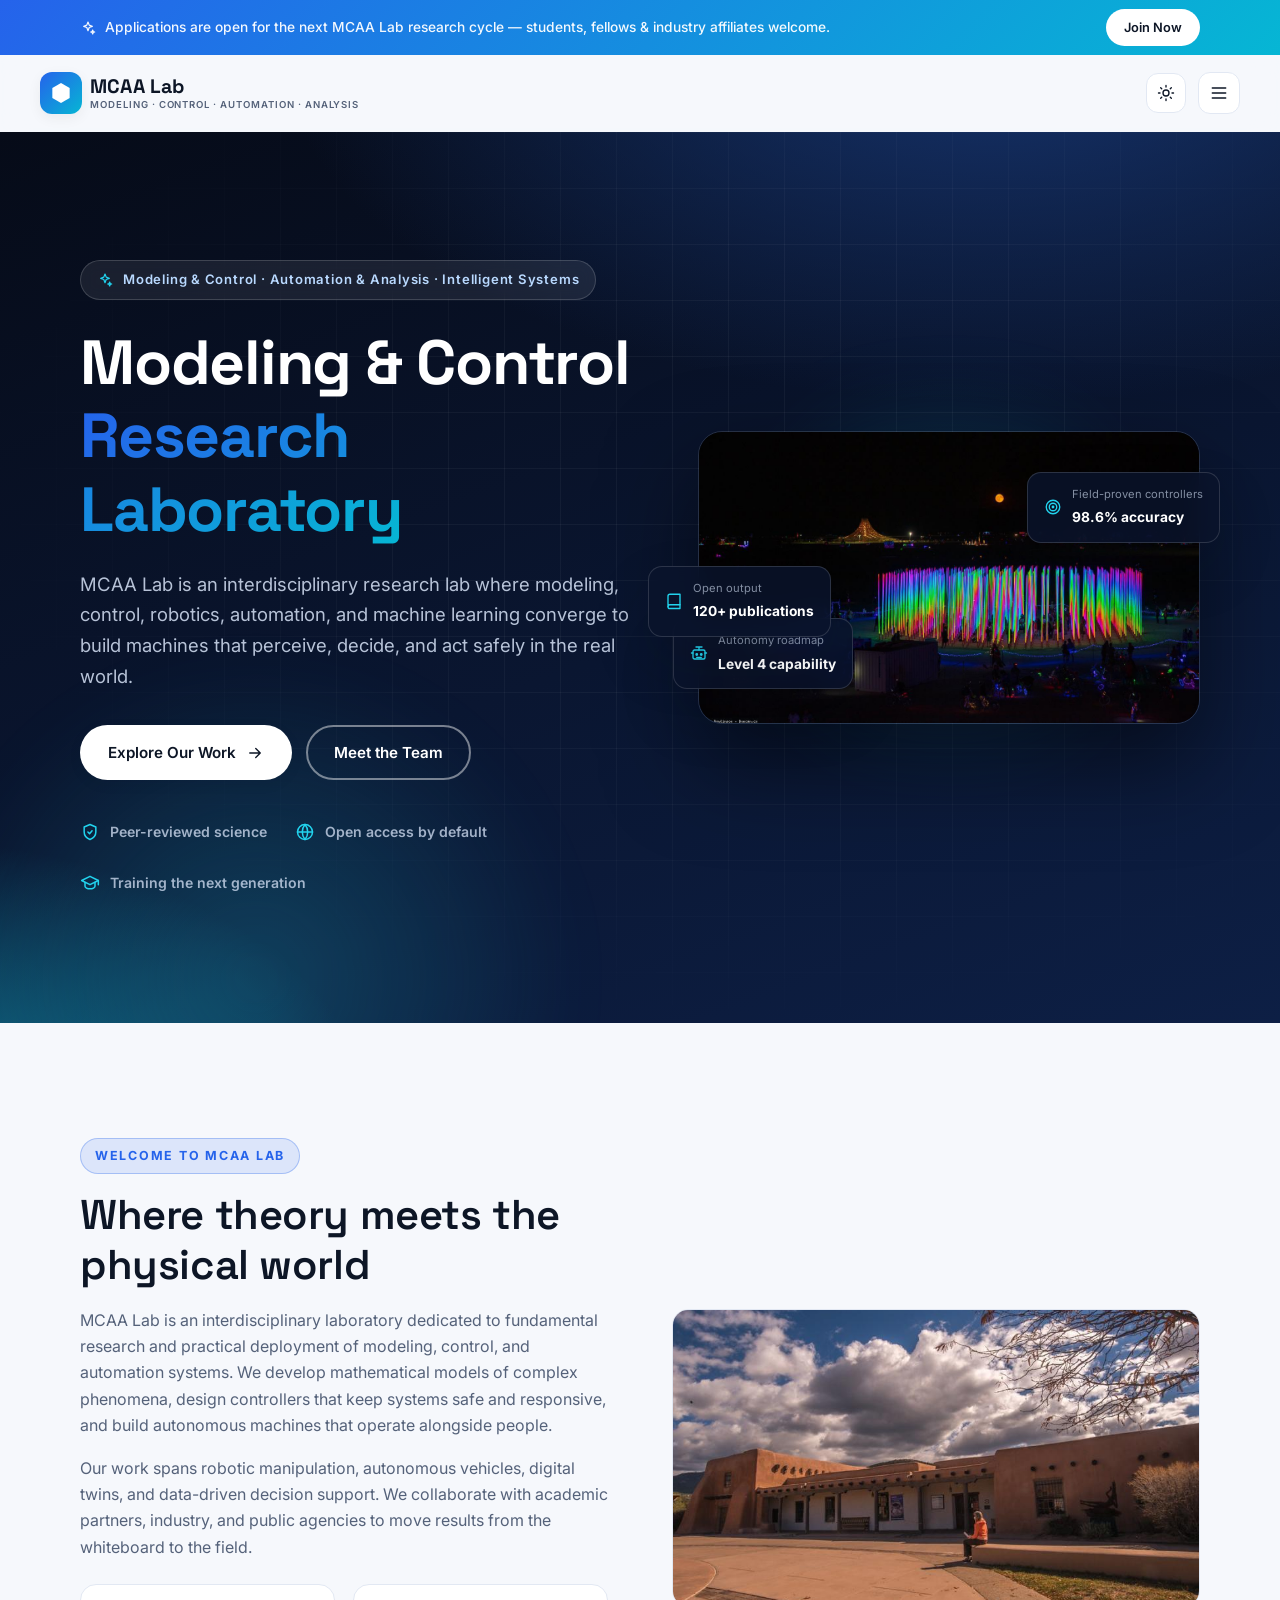
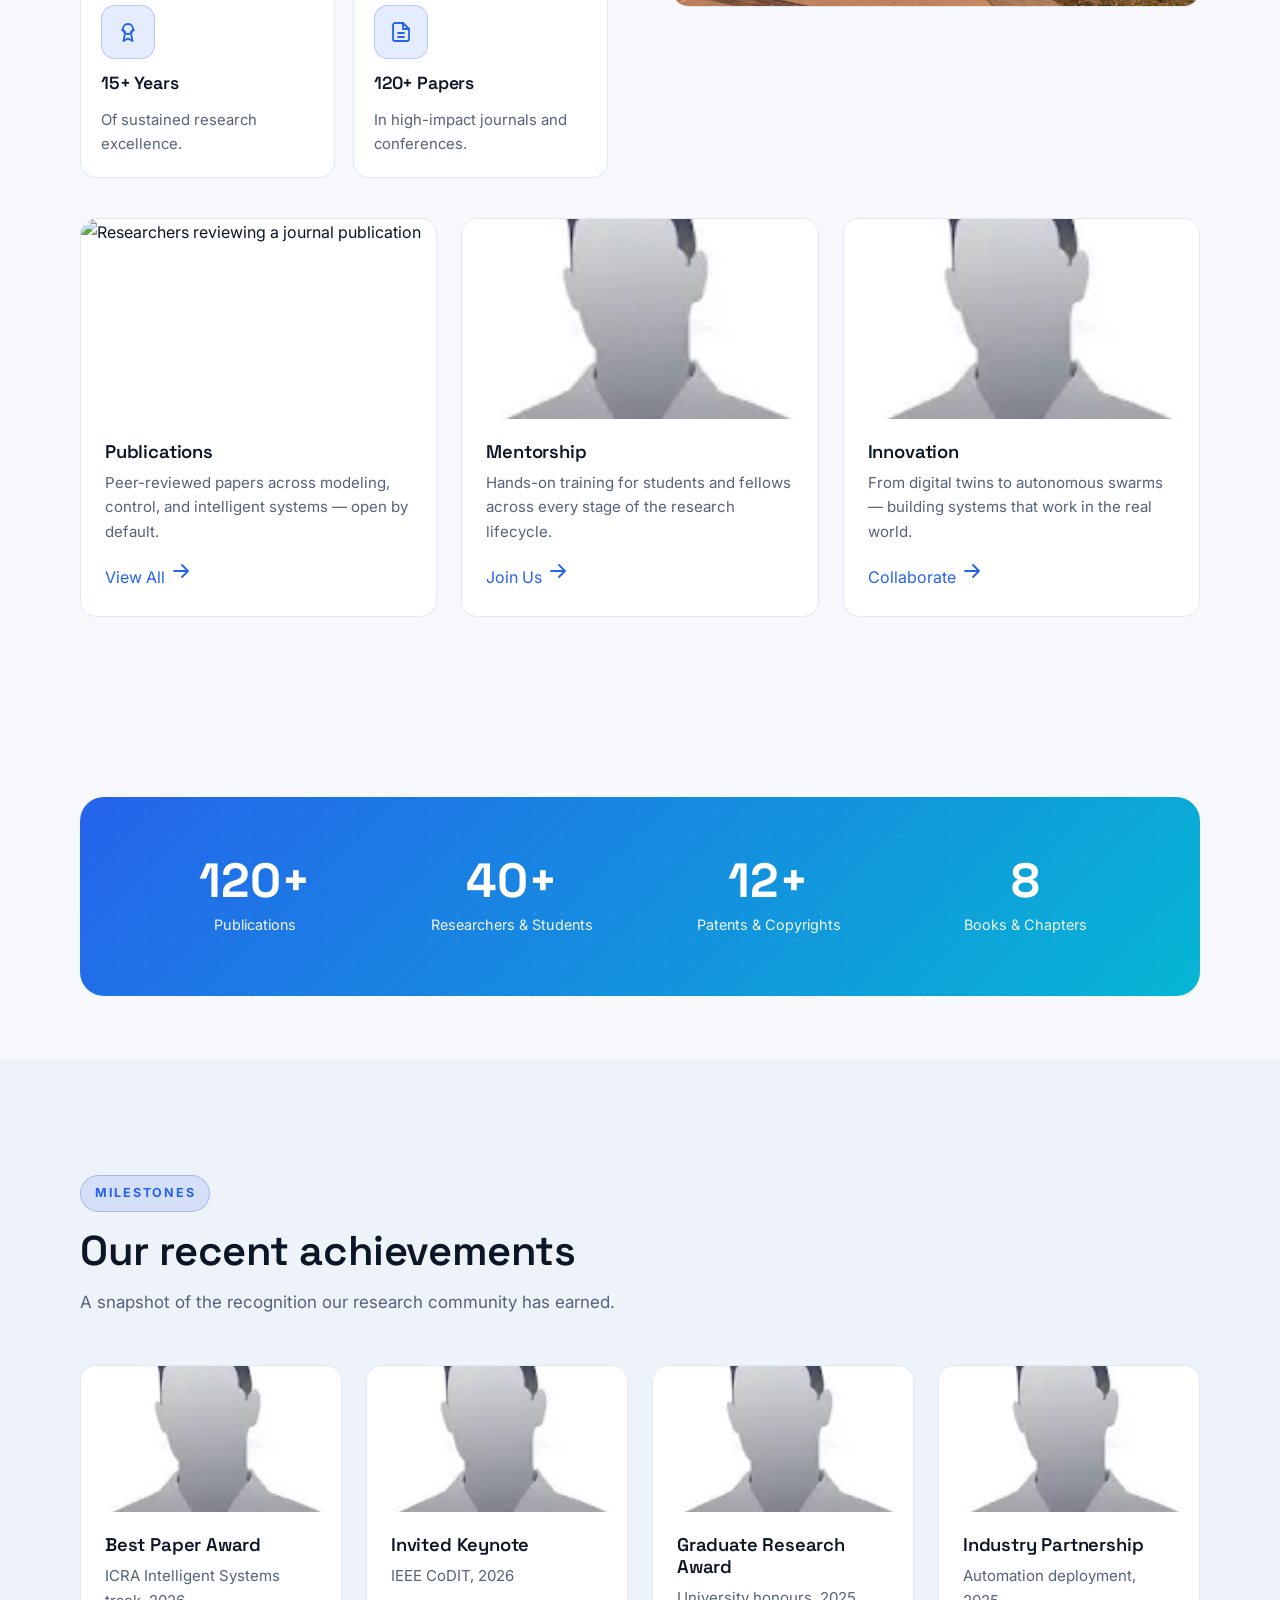
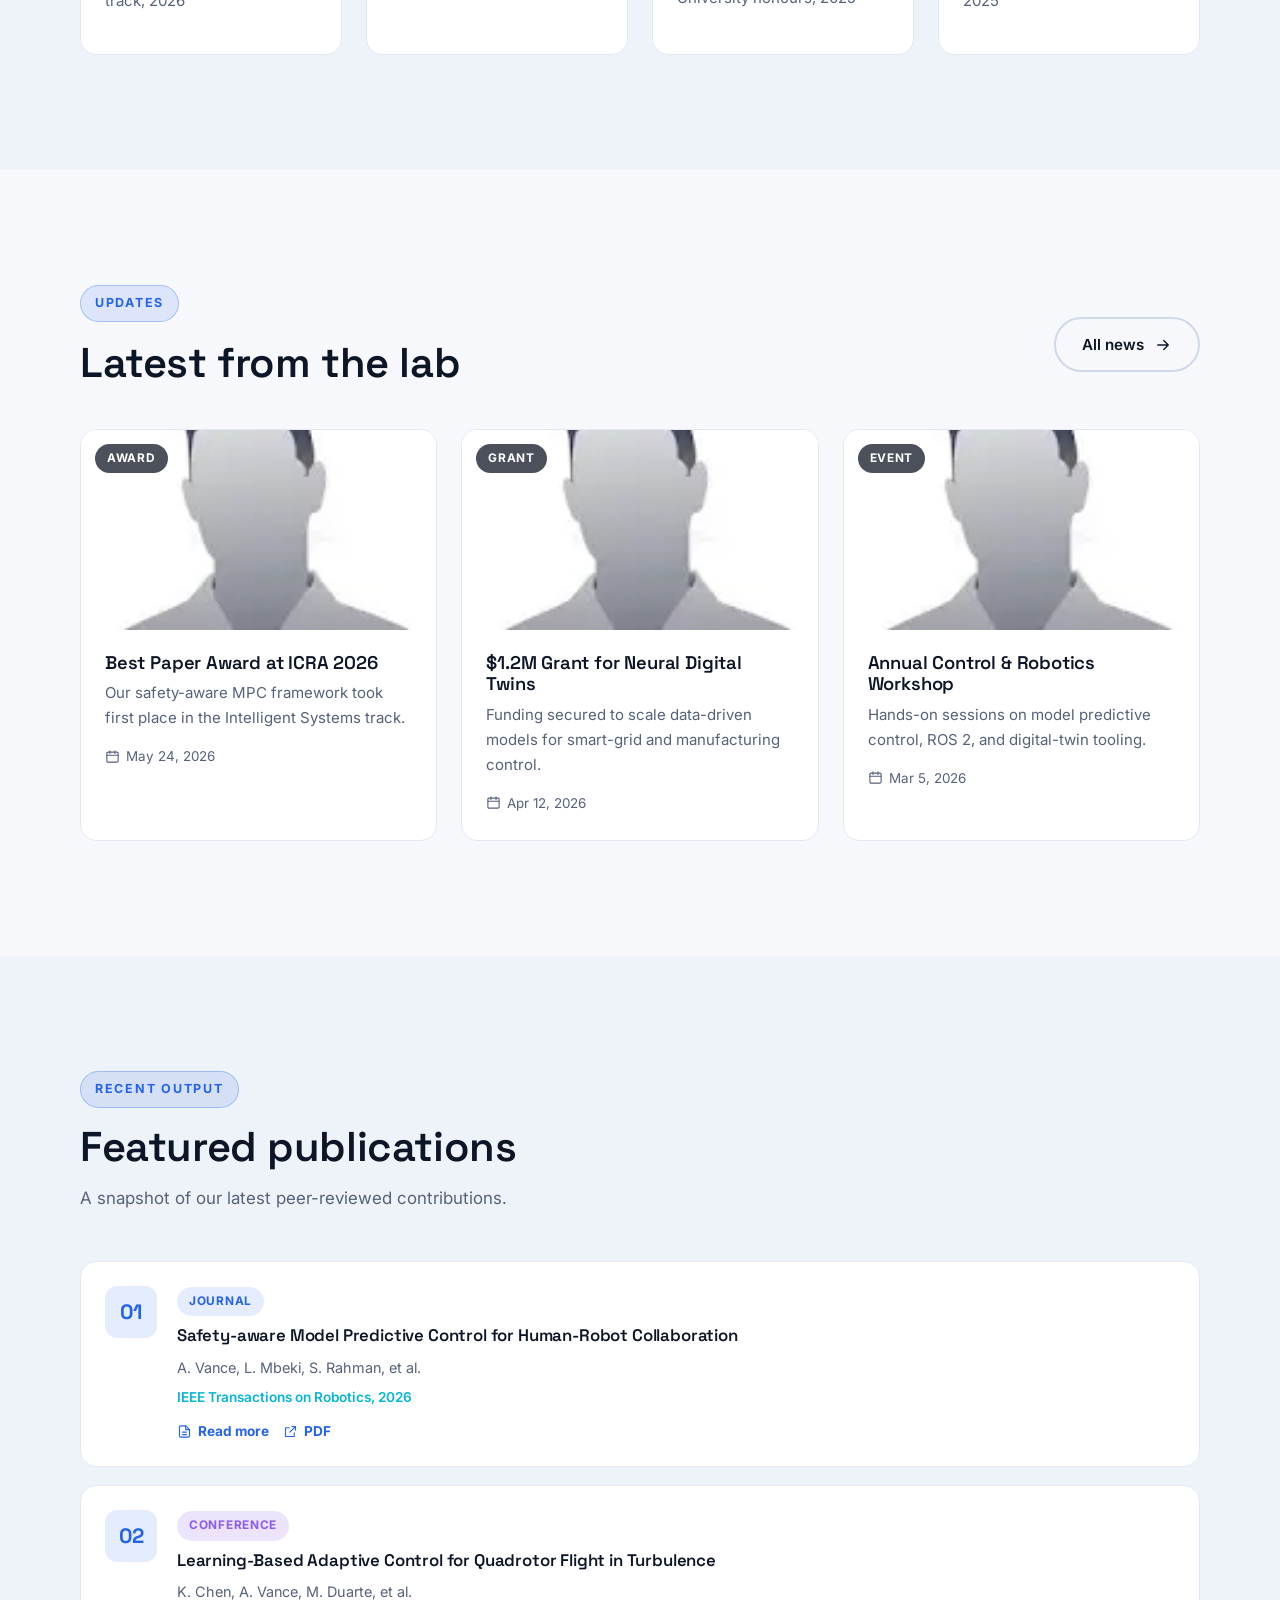
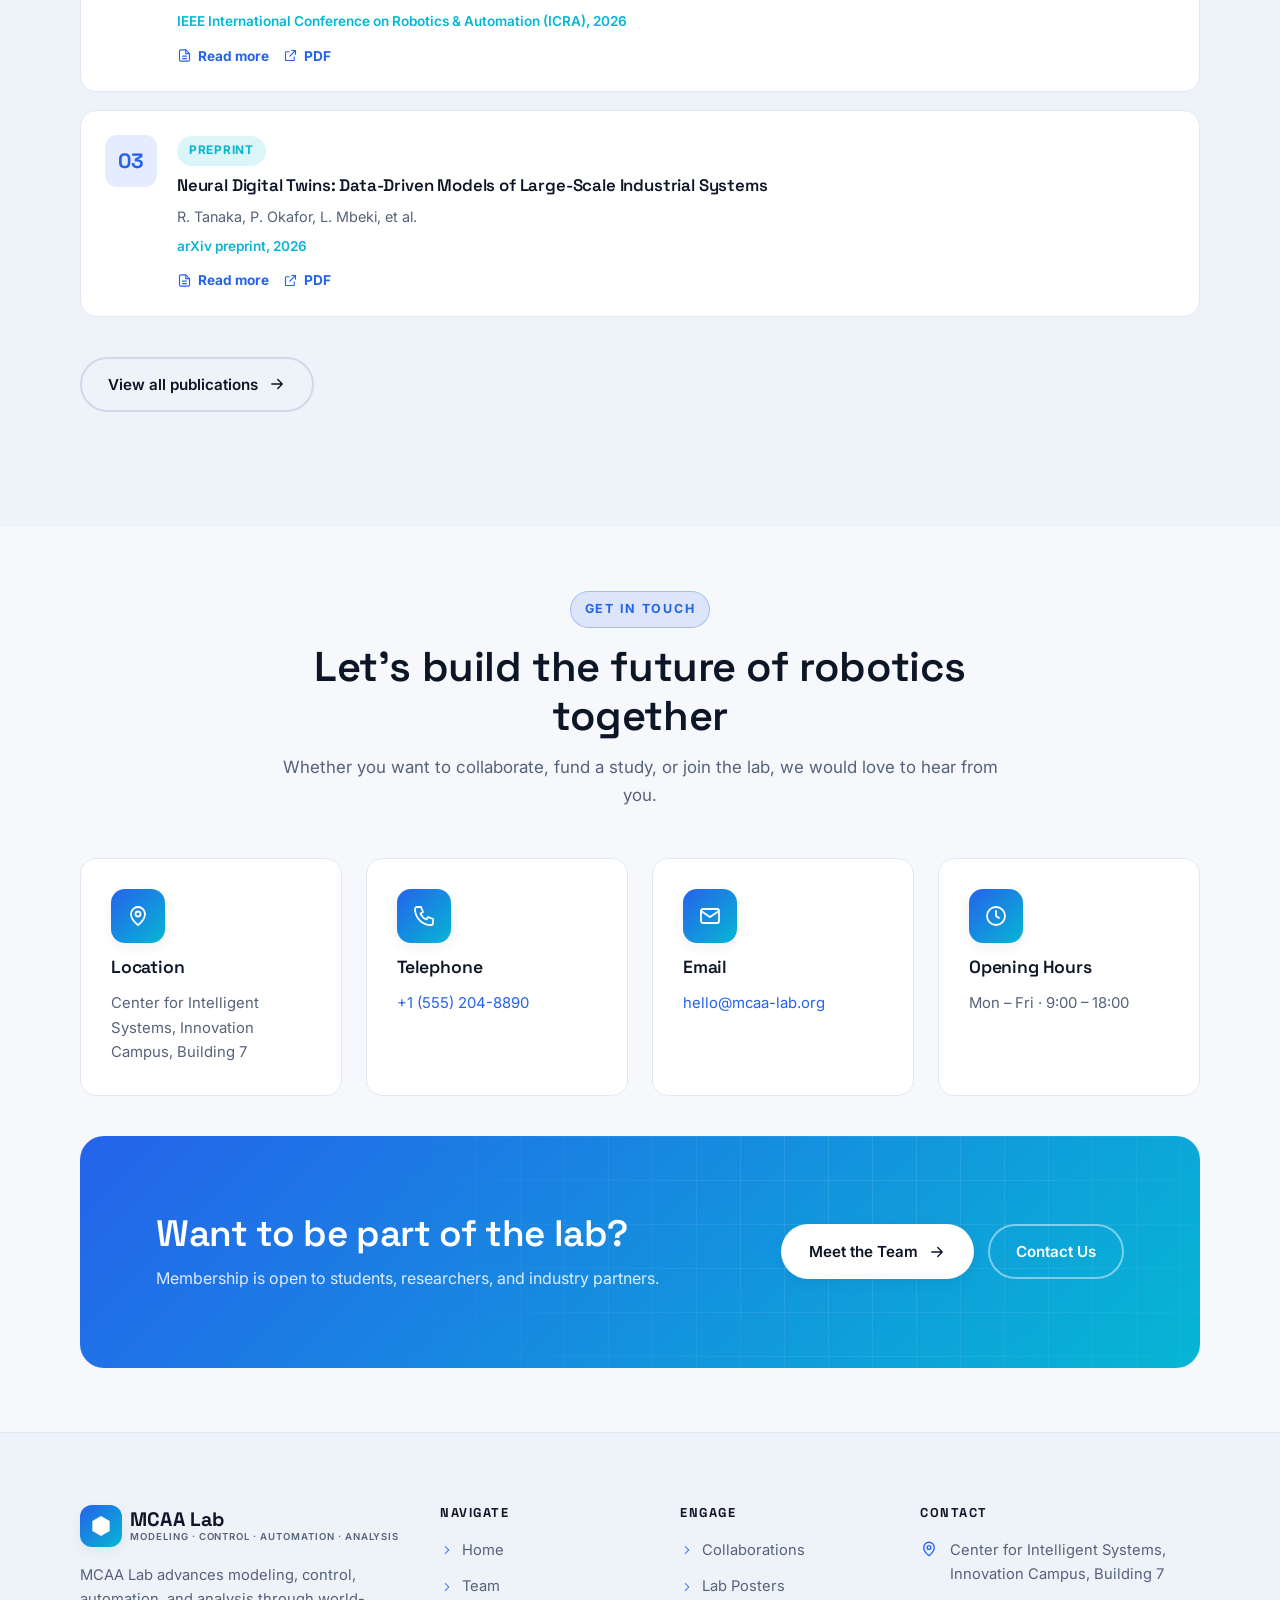
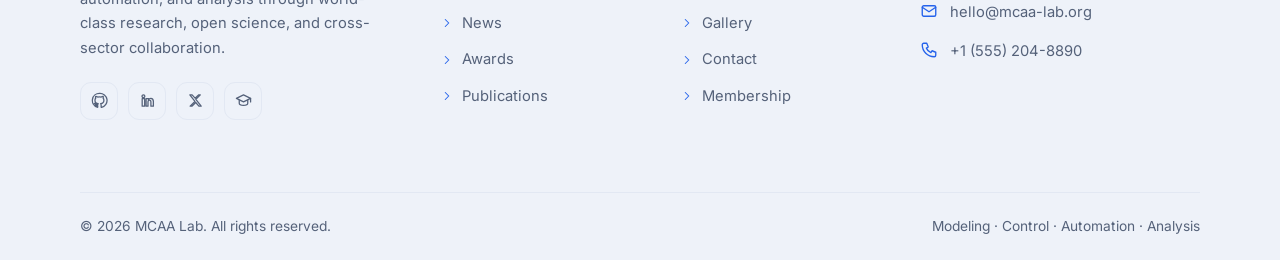
==== index.html @ 13a7c9db "Initial research lab website" ====
﻿<!DOCTYPE html>
<html lang="en">
<head>
    <meta charset="UTF-8">
    <meta name="viewport" content="width=device-width, initial-scale=1.0">
    <title>MCAA Lab | Modeling &middot; Control &middot; Automation &middot; Analysis</title>
    <meta name="description" content="MCAA Lab is a research laboratory advancing modeling, control, automation, and analysis through intelligent systems and data-driven engineering.">
    <link rel="icon" type="image/svg+xml" href="assets/images/brand.svg">
    <link rel="preconnect" href="https://fonts.googleapis.com">
    <link rel="preconnect" href="https://fonts.gstatic.com" crossorigin>
    <link href="https://fonts.googleapis.com/css2?family=Inter:wght@300;400;500;600;700;800&family=Space+Grotesk:wght@500;600;700&display=swap" rel="stylesheet">
    <link rel="stylesheet" href="assets/css/style.css">
</head>
<body>

    <!-- ============ ANNOUNCEMENT BAR ============ -->
    <div class="announce-bar">
        <div class="inner">
            <p><span class="icon"><svg xmlns="http://www.w3.org/2000/svg" viewBox="0 0 24 24" fill="none" stroke="currentColor" stroke-width="1.8" stroke-linecap="round" stroke-linejoin="round" aria-hidden="true"><path d="M12 3l1.8 4.7L18.5 9.5l-4.7 1.8L12 16l-1.8-4.7L5.5 9.5l4.7-1.8L12 3ZM19 15l.8 2.2L22 18l-2.2.8L19 21l-.8-2.2L16 18l2.2-.8L19 15Z"/></svg></span> Applications are open for the next MCAA Lab research cycle &mdash; students, fellows &amp; industry affiliates welcome.</p>
            <a href="membership.html" class="btn">Join Now</a>
        </div>
    </div>

    <!-- ============ HEADER ============ -->
    <header class="site-header" id="siteHeader">
        <div class="nav-inner">
            <a class="brand" href="index.html">
                <span class="brand-mark"><svg xmlns="http://www.w3.org/2000/svg" viewBox="0 0 24 24" fill="currentColor" aria-hidden="true"><path fill-rule="evenodd" d="M12 2l8.66 5v10L12 22l-8.66-5V7l8.66-5Z"/><circle cx="12" cy="12" r="4.5" fill="#fff" opacity=".95"/></svg></span>
                <span class="brand-name">MCAA Lab<span class="brand-sub">Modeling &middot; Control &middot; Automation &middot; Analysis</span></span>
            </a>
            <nav aria-label="Primary navigation">
                <ul class="nav-links">
                    <li class="nav-item active"><a class="nav-link" href="index.html">Home</a></li>
                    <li class="nav-item"><a class="nav-link" href="team.html">Team</a></li>
                    <li class="nav-item"><a class="nav-link" href="news.html">News</a></li>
                    <li class="nav-item"><a class="nav-link" href="awards.html">Awards</a></li>
                    <li class="nav-item"><a class="nav-link" href="publications.html">Publications</a></li>
                    <li class="nav-item"><a class="nav-link" href="collaborations.html">Collaborations</a></li>
                    <li class="nav-item"><a class="nav-link" href="lab-posters.html">Lab Posters</a></li>
                    <li class="nav-item"><a class="nav-link" href="gallery.html">Gallery</a></li>
                    <li class="nav-item"><a class="nav-link" href="contact.html">Contact</a></li>
                    <li class="nav-item"><a class="nav-link" href="membership.html">Membership</a></li>
                </ul>
            </nav>
            <div class="nav-actions">
                <button class="theme-toggle" id="themeToggle" aria-label="Toggle color theme">
                    <span class="icon icon-sun"><svg xmlns="http://www.w3.org/2000/svg" viewBox="0 0 24 24" fill="none" stroke="currentColor" stroke-width="1.8" stroke-linecap="round" stroke-linejoin="round" aria-hidden="true"><circle cx="12" cy="12" r="4"/><path d="M12 2v2M12 20v2M4.9 4.9l1.4 1.4M17.7 17.7l1.4 1.4M2 12h2M20 12h2M4.9 19.1l1.4-1.4M17.7 6.3l1.4-1.4"/></svg></span>
                    <span class="icon icon-moon"><svg xmlns="http://www.w3.org/2000/svg" viewBox="0 0 24 24" fill="none" stroke="currentColor" stroke-width="1.8" stroke-linecap="round" stroke-linejoin="round" aria-hidden="true"><path d="M21 12.8A9 9 0 1 1 11.2 3a7 7 0 0 0 9.8 9.8Z"/></svg></span>
                </button>
                <a href="contact.html" class="btn btn-primary btn-sm nav-btn">Get in Touch <span class="icon"><svg xmlns="http://www.w3.org/2000/svg" viewBox="0 0 24 24" fill="none" stroke="currentColor" stroke-width="1.8" stroke-linecap="round" stroke-linejoin="round" aria-hidden="true"><path d="M5 12h14M13 6l6 6-6 6"/></svg></span></a>
                <button class="hamburger" id="hamburger" aria-label="Open menu" aria-expanded="false">
                    <span class="icon"><svg xmlns="http://www.w3.org/2000/svg" viewBox="0 0 24 24" fill="none" stroke="currentColor" stroke-width="1.8" stroke-linecap="round" stroke-linejoin="round" aria-hidden="true"><path d="M4 6h16M4 12h16M4 18h16"/></svg></span>
                </button>
            </div>
        </div>
    </header>

    <!-- ============ MOBILE NAV ============ -->
    <div class="mobile-nav" id="mobileNav" aria-hidden="true">
        <div class="mobile-nav-head">
            <a class="brand" href="index.html">
                <span class="brand-mark"><svg xmlns="http://www.w3.org/2000/svg" viewBox="0 0 24 24" fill="currentColor" aria-hidden="true"><path fill-rule="evenodd" d="M12 2l8.66 5v10L12 22l-8.66-5V7l8.66-5Z"/><circle cx="12" cy="12" r="4.5" fill="#fff" opacity=".95"/></svg></span>
                <span class="brand-name">MCAA Lab<span class="brand-sub">Modeling &middot; Control &middot; Automation &middot; Analysis</span></span>
            </a>
            <button class="mobile-close" id="mobileClose" aria-label="Close menu">
                <span class="icon"><svg xmlns="http://www.w3.org/2000/svg" viewBox="0 0 24 24" fill="none" stroke="currentColor" stroke-width="1.8" stroke-linecap="round" stroke-linejoin="round" aria-hidden="true"><path d="M6 6l12 12M18 6L6 18"/></svg></span>
            </button>
        </div>
        <ul class="mobile-nav-list">
            <li><a class="mobile-link active" href="index.html">Home</a></li>
            <li><a class="mobile-link" href="team.html">Team</a></li>
            <li><a class="mobile-link" href="news.html">News</a></li>
            <li><a class="mobile-link" href="awards.html">Awards</a></li>
            <li><a class="mobile-link" href="publications.html">Publications</a></li>
            <li><a class="mobile-link" href="collaborations.html">Collaborations</a></li>
            <li><a class="mobile-link" href="lab-posters.html">Lab Posters</a></li>
            <li><a class="mobile-link" href="gallery.html">Gallery</a></li>
            <li><a class="mobile-link" href="contact.html">Contact</a></li>
            <li><a class="mobile-link" href="membership.html">Membership</a></li>
        </ul>
        <div class="mobile-nav-foot">
            <a href="contact.html" class="btn btn-primary">Get in Touch <span class="icon"><svg xmlns="http://www.w3.org/2000/svg" viewBox="0 0 24 24" fill="none" stroke="currentColor" stroke-width="1.8" stroke-linecap="round" stroke-linejoin="round" aria-hidden="true"><path d="M5 12h14M13 6l6 6-6 6"/></svg></span></a>
            <a href="team.html" class="btn btn-ghost">Meet the Team</a>
        </div>
    </div>

    <main>
        <!-- ============ HERO ============ -->
        <section class="hero">
            <div class="container">
                <div class="hero-copy">
                    <div class="hero-eyebrow">
                        <span class="icon"><svg xmlns="http://www.w3.org/2000/svg" viewBox="0 0 24 24" fill="none" stroke="currentColor" stroke-width="1.8" stroke-linecap="round" stroke-linejoin="round" aria-hidden="true"><path d="M12 3l1.8 4.7L18.5 9.5l-4.7 1.8L12 16l-1.8-4.7L5.5 9.5l4.7-1.8L12 3ZM19 15l.8 2.2L22 18l-2.2.8L19 21l-.8-2.2L16 18l2.2-.8L19 15Z"/></svg></span>
                        Modeling &amp; Control &middot; Automation &amp; Analysis &middot; Intelligent Systems
                    </div>
                    <h1>Modeling &amp; Control <span class="grad-text">Research Laboratory</span></h1>
                    <p class="lede">MCAA Lab is an interdisciplinary research lab where modeling, control, robotics, automation, and machine learning converge to build machines that perceive, decide, and act safely in the real world.</p>
                    <div class="hero-cta">
                        <a href="publications.html" class="btn btn-light">Explore Our Work <span class="icon"><svg xmlns="http://www.w3.org/2000/svg" viewBox="0 0 24 24" fill="none" stroke="currentColor" stroke-width="1.8" stroke-linecap="round" stroke-linejoin="round" aria-hidden="true"><path d="M5 12h14M13 6l6 6-6 6"/></svg></span></a>
                        <a href="team.html" class="btn btn-outline-light">Meet the Team</a>
                    </div>
                    <div class="hero-trust">
                        <div class="item"><span class="icon"><svg xmlns="http://www.w3.org/2000/svg" viewBox="0 0 24 24" fill="none" stroke="currentColor" stroke-width="1.8" stroke-linecap="round" stroke-linejoin="round" aria-hidden="true"><path d="M12 3l7 3v6c0 4.5-3 7.5-7 9-4-1.5-7-4.5-7-9V6l7-3Z"/><path d="M9.5 12l2 2 3-3.5"/></svg></span> Peer-reviewed science</div>
                        <div class="item"><span class="icon"><svg xmlns="http://www.w3.org/2000/svg" viewBox="0 0 24 24" fill="none" stroke="currentColor" stroke-width="1.8" stroke-linecap="round" stroke-linejoin="round" aria-hidden="true"><circle cx="12" cy="12" r="9"/><path d="M3 12h18M12 3a14 14 0 0 1 0 18M12 3a14 14 0 0 0 0 18"/></svg></span> Open access by default</div>
                        <div class="item"><span class="icon"><svg xmlns="http://www.w3.org/2000/svg" viewBox="0 0 24 24" fill="none" stroke="currentColor" stroke-width="1.8" stroke-linecap="round" stroke-linejoin="round" aria-hidden="true"><path d="M2 9l10-5 10 5-10 5L2 9Z"/><path d="M6 11.5V16c0 1.5 2.7 3 6 3s6-1.5 6-3v-4.5M22 9v5"/></svg></span> Training the next generation</div>
                    </div>
                </div>
                <div class="hero-visual">
                    <div class="glow"></div>
                    <img src="assets/images/hero-robot.jpg" alt="Robotics and automation research hardware in the MCAA laboratory" loading="eager">
                    <div class="float-chip fc-1"><span class="icon"><svg xmlns="http://www.w3.org/2000/svg" viewBox="0 0 24 24" fill="none" stroke="currentColor" stroke-width="1.8" stroke-linecap="round" stroke-linejoin="round" aria-hidden="true"><circle cx="12" cy="12" r="9"/><circle cx="12" cy="12" r="5"/><circle cx="12" cy="12" r="1"/></svg></span><span><small>Field-proven controllers</small><b>98.6% accuracy</b></span></div>
                    <div class="float-chip fc-2"><span class="icon"><svg xmlns="http://www.w3.org/2000/svg" viewBox="0 0 24 24" fill="none" stroke="currentColor" stroke-width="1.8" stroke-linecap="round" stroke-linejoin="round" aria-hidden="true"><rect x="4" y="8" width="16" height="12" rx="2"/><path d="M12 8V4M8 4h8M2 12h2M20 12h2"/><circle cx="9" cy="14" r="1"/><circle cx="15" cy="14" r="1"/><path d="M9 18h6"/></svg></span><span><small>Autonomy roadmap</small><b>Level 4 capability</b></span></div>
                    <div class="float-chip fc-3"><span class="icon"><svg xmlns="http://www.w3.org/2000/svg" viewBox="0 0 24 24" fill="none" stroke="currentColor" stroke-width="1.8" stroke-linecap="round" stroke-linejoin="round" aria-hidden="true"><path d="M4 19.5A2.5 2.5 0 0 1 6.5 17H20V3H6.5A2.5 2.5 0 0 0 4 5.5v14Z"/><path d="M4 19.5A2.5 2.5 0 0 0 6.5 22H20v-5"/></svg></span><span><small>Open output</small><b>120+ publications</b></span></div>
                </div>
            </div>
        </section>

        <!-- ============ WELCOME / ABOUT PREVIEW ============ -->
        <section class="section">
            <div class="container">
                <div class="split">
                    <div class="reveal">
                        <div class="eyebrow mb-2">Welcome to MCAA Lab</div>
                        <h2 class="h-lg">Where theory meets the physical world</h2>
                        <p class="text-muted mb-2">MCAA Lab is an interdisciplinary laboratory dedicated to fundamental research and practical deployment of modeling, control, and automation systems. We develop mathematical models of complex phenomena, design controllers that keep systems safe and responsive, and build autonomous machines that operate alongside people.</p>
                        <p class="text-muted mb-3">Our work spans robotic manipulation, autonomous vehicles, digital twins, and data-driven decision support. We collaborate with academic partners, industry, and public agencies to move results from the whiteboard to the field.</p>
                        <div class="grid grid-2 mt-3 gap-md">
                            <div class="feature-box compact">
                                <div class="icon-tile tile-soft"><span class="icon"><svg xmlns="http://www.w3.org/2000/svg" viewBox="0 0 24 24" fill="none" stroke="currentColor" stroke-width="1.8" stroke-linecap="round" stroke-linejoin="round" aria-hidden="true"><circle cx="12" cy="9" r="5"/><path d="M9 13.5 7.5 21 12 18.5 16.5 21 15 13.5M9 11.5l-3-1.5M15 11.5l3-1.5"/></svg></span></div>
                                <h4>15+ Years</h4>
                                <p>Of sustained research excellence.</p>
                            </div>
                            <div class="feature-box compact">
                                <div class="icon-tile tile-soft"><span class="icon"><svg xmlns="http://www.w3.org/2000/svg" viewBox="0 0 24 24" fill="none" stroke="currentColor" stroke-width="1.8" stroke-linecap="round" stroke-linejoin="round" aria-hidden="true"><path d="M14 3H6a2 2 0 0 0-2 2v14a2 2 0 0 0 2 2h12a2 2 0 0 0 2-2V9l-6-6Z"/><path d="M14 3v6h6M9 13h6M9 17h6"/></svg></span></div>
                                <h4>120+ Papers</h4>
                                <p>In high-impact journals and conferences.</p>
                            </div>
                        </div>
                    </div>
                    <div class="reveal delay-1">
                        <div class="card-media">
                            <div class="thumb"><img src="assets/images/gal-2.jpg" alt="Main MCAA laboratory workbench"></div>
                        </div>
                    </div>
                </div>

                <div class="grid grid-3 mt-4">
                    <article class="card-media reveal">
                        <div class="thumb"><img src="assets/images/webp" alt="Researchers reviewing a journal publication"></div>
                        <div class="body">
                            <h3>Publications</h3>
                            <p>Peer-reviewed papers across modeling, control, and intelligent systems &mdash; open by default.</p>
                            <div class="d-flex gap-sm">
                                <a class="link-more" href="publications.html">View All <span class="icon"><svg xmlns="http://www.w3.org/2000/svg" viewBox="0 0 24 24" fill="none" stroke="currentColor" stroke-width="1.8" stroke-linecap="round" stroke-linejoin="round" aria-hidden="true"><path d="M5 12h14M13 6l6 6-6 6"/></svg></span></a>
                            </div>
                        </div>
                    </article>
                    <article class="card-media reveal delay-1">
                        <div class="thumb"><img src="assets/images/Imageicon.webp" alt="Mentorship session with graduate students"></div>
                        <div class="body">
                            <h3>Mentorship</h3>
                            <p>Hands-on training for students and fellows across every stage of the research lifecycle.</p>
                            <div class="d-flex gap-sm">
                                <a class="link-more" href="team.html">Join Us <span class="icon"><svg xmlns="http://www.w3.org/2000/svg" viewBox="0 0 24 24" fill="none" stroke="currentColor" stroke-width="1.8" stroke-linecap="round" stroke-linejoin="round" aria-hidden="true"><path d="M5 12h14M13 6l6 6-6 6"/></svg></span></a>
                            </div>
                        </div>
                    </article>
                    <article class="card-media reveal delay-2">
                        <div class="thumb"><img src="assets/images/Imageicon.webp" alt="Prototyping an autonomous system"></div>
                        <div class="body">
                            <h3>Innovation</h3>
                            <p>From digital twins to autonomous swarms &mdash; building systems that work in the real world.</p>
                            <div class="d-flex gap-sm">
                                <a class="link-more" href="index.html#contact">Collaborate <span class="icon"><svg xmlns="http://www.w3.org/2000/svg" viewBox="0 0 24 24" fill="none" stroke="currentColor" stroke-width="1.8" stroke-linecap="round" stroke-linejoin="round" aria-hidden="true"><path d="M5 12h14M13 6l6 6-6 6"/></svg></span></a>
                            </div>
                        </div>
                    </article>
                </div>
            </div>
        </section>

        <!-- ============ STATS BAND ============ -->
        <section class="section section-tight">
            <div class="container">
                <div class="stats-band reveal">
                    <div class="stats-grid">
                        <div class="stat"><div class="num"><span data-count="120" data-suffix="+">0</span></div><div class="lbl">Publications</div></div>
                        <div class="stat"><div class="num"><span data-count="40" data-suffix="+">0</span></div><div class="lbl">Researchers &amp; Students</div></div>
                        <div class="stat"><div class="num"><span data-count="12" data-suffix="+">0</span></div><div class="lbl">Patents &amp; Copyrights</div></div>
                        <div class="stat"><div class="num"><span data-count="8">0</span></div><div class="lbl">Books &amp; Chapters</div></div>
                    </div>
                </div>
            </div>
        </section>

        <!-- ============ ACHIEVEMENTS ============ -->
        <section class="section section-alt">
            <div class="container">
                <div class="section-head reveal">
                    <span class="eyebrow">Milestones</span>
                    <h2>Our recent achievements</h2>
                    <p>A snapshot of the recognition our research community has earned.</p>
                </div>
                <div class="grid grid-4">
                    <article class="card-media reveal">
                        <div class="thumb"><img src="assets/images/Imageicon.webp" alt="Best paper award ceremony"></div>
                        <div class="body">
                            <h3>Best Paper Award</h3>
                            <p class="text-muted">ICRA Intelligent Systems track, 2026</p>
                        </div>
                    </article>
                    <article class="card-media reveal delay-1">
                        <div class="thumb"><img src="assets/images/Imageicon.webp" alt="Keynote conference talk"></div>
                        <div class="body">
                            <h3>Invited Keynote</h3>
                            <p class="text-muted">IEEE CoDIT, 2026</p>
                        </div>
                    </article>
                    <article class="card-media reveal delay-2">
                        <div class="thumb"><img src="assets/images/Imageicon.webp" alt="Laboratory science milestone"></div>
                        <div class="body">
                            <h3>Graduate Research Award</h3>
                            <p class="text-muted">University honours, 2025</p>
                        </div>
                    </article>
                    <article class="card-media reveal delay-3">
                        <div class="thumb"><img src="assets/images/Imageicon.webp" alt="Research group meeting"></div>
                        <div class="body">
                            <h3>Industry Partnership</h3>
                            <p class="text-muted">Automation deployment, 2025</p>
                        </div>
                    </article>
                </div>
            </div>
        </section>

        <!-- ============ LATEST NEWS ============ -->
        <section class="section">
            <div class="container">
                <div class="d-flex flex-between mb-3 reveal">
                    <div>
                        <span class="eyebrow mb-2">Updates</span>
                        <h2 class="h-lg">Latest from the lab</h2>
                    </div>
                    <a href="news.html" class="btn btn-ghost">All news <span class="icon"><svg xmlns="http://www.w3.org/2000/svg" viewBox="0 0 24 24" fill="none" stroke="currentColor" stroke-width="1.8" stroke-linecap="round" stroke-linejoin="round" aria-hidden="true"><path d="M5 12h14M13 6l6 6-6 6"/></svg></span></a>
                </div>
                <div class="grid grid-3">
                    <article class="card-media reveal">
                        <div class="thumb"><span class="badge">Award</span><img src="assets/images/Imageicon.webp" alt="Best paper award"></div>
                        <div class="body">
                            <h3>Best Paper Award at ICRA 2026</h3>
                            <p>Our safety-aware MPC framework took first place in the Intelligent Systems track.</p>
                            <div class="meta"><span><span class="icon"><svg xmlns="http://www.w3.org/2000/svg" viewBox="0 0 24 24" fill="none" stroke="currentColor" stroke-width="1.8" stroke-linecap="round" stroke-linejoin="round" aria-hidden="true"><rect x="3" y="5" width="18" height="16" rx="2"/><path d="M8 3v4M16 3v4M3 10h18"/></svg></span> May 24, 2026</span></div>
                        </div>
                    </article>
                    <article class="card-media reveal delay-1">
                        <div class="thumb"><span class="badge">Grant</span><img src="assets/images/Imageicon.webp" alt="New research grant"></div>
                        <div class="body">
                            <h3>$1.2M Grant for Neural Digital Twins</h3>
                            <p>Funding secured to scale data-driven models for smart-grid and manufacturing control.</p>
                            <div class="meta"><span><span class="icon"><svg xmlns="http://www.w3.org/2000/svg" viewBox="0 0 24 24" fill="none" stroke="currentColor" stroke-width="1.8" stroke-linecap="round" stroke-linejoin="round" aria-hidden="true"><rect x="3" y="5" width="18" height="16" rx="2"/><path d="M8 3v4M16 3v4M3 10h18"/></svg></span> Apr 12, 2026</span></div>
                        </div>
                    </article>
                    <article class="card-media reveal delay-2">
                        <div class="thumb"><span class="badge">Event</span><img src="assets/images/Imageicon.webp" alt="Annual workshop"></div>
                        <div class="body">
                            <h3>Annual Control &amp; Robotics Workshop</h3>
                            <p>Hands-on sessions on model predictive control, ROS 2, and digital-twin tooling.</p>
                            <div class="meta"><span><span class="icon"><svg xmlns="http://www.w3.org/2000/svg" viewBox="0 0 24 24" fill="none" stroke="currentColor" stroke-width="1.8" stroke-linecap="round" stroke-linejoin="round" aria-hidden="true"><rect x="3" y="5" width="18" height="16" rx="2"/><path d="M8 3v4M16 3v4M3 10h18"/></svg></span> Mar 5, 2026</span></div>
                        </div>
                    </article>
                </div>
            </div>
        </section>

        <!-- ============ FEATURED PUBLICATIONS ============ -->
        <section class="section section-alt">
            <div class="container">
                <div class="section-head reveal">
                    <span class="eyebrow">Recent Output</span>
                    <h2>Featured publications</h2>
                    <p>A snapshot of our latest peer-reviewed contributions.</p>
                </div>
                <div class="grid gap-md">
                    <article class="pub-card reveal">
                        <div class="pub-index">01</div>
                        <div>
                            <span class="badge badge-blue mb-1">Journal</span>
                            <h3>Safety-aware Model Predictive Control for Human-Robot Collaboration</h3>
                            <p class="authors">A. Vance, L. Mbeki, S. Rahman, et al.</p>
                            <p class="venue">IEEE Transactions on Robotics, 2026</p>
                            <div class="links"><a href="publications.html#journals"><span class="icon"><svg xmlns="http://www.w3.org/2000/svg" viewBox="0 0 24 24" fill="none" stroke="currentColor" stroke-width="1.8" stroke-linecap="round" stroke-linejoin="round" aria-hidden="true"><path d="M14 3H6a2 2 0 0 0-2 2v14a2 2 0 0 0 2 2h12a2 2 0 0 0 2-2V9l-6-6Z"/><path d="M14 3v6h6M9 13h6M9 17h6"/></svg></span> Read more</a><a href="#"><span class="icon"><svg xmlns="http://www.w3.org/2000/svg" viewBox="0 0 24 24" fill="none" stroke="currentColor" stroke-width="1.8" stroke-linecap="round" stroke-linejoin="round" aria-hidden="true"><path d="M14 4h6v6M20 4L11 13M18 14v5a1 1 0 0 1-1 1H5a1 1 0 0 1-1-1V7a1 1 0 0 1 1-1h5"/></svg></span> PDF</a></div>
                        </div>
                    </article>
                    <article class="pub-card reveal delay-1">
                        <div class="pub-index">02</div>
                        <div>
                            <span class="badge badge-purple mb-1">Conference</span>
                            <h3>Learning-Based Adaptive Control for Quadrotor Flight in Turbulence</h3>
                            <p class="authors">K. Chen, A. Vance, M. Duarte, et al.</p>
                            <p class="venue">IEEE International Conference on Robotics &amp; Automation (ICRA), 2026</p>
                            <div class="links"><a href="publications.html#conferences"><span class="icon"><svg xmlns="http://www.w3.org/2000/svg" viewBox="0 0 24 24" fill="none" stroke="currentColor" stroke-width="1.8" stroke-linecap="round" stroke-linejoin="round" aria-hidden="true"><path d="M14 3H6a2 2 0 0 0-2 2v14a2 2 0 0 0 2 2h12a2 2 0 0 0 2-2V9l-6-6Z"/><path d="M14 3v6h6M9 13h6M9 17h6"/></svg></span> Read more</a><a href="#"><span class="icon"><svg xmlns="http://www.w3.org/2000/svg" viewBox="0 0 24 24" fill="none" stroke="currentColor" stroke-width="1.8" stroke-linecap="round" stroke-linejoin="round" aria-hidden="true"><path d="M14 4h6v6M20 4L11 13M18 14v5a1 1 0 0 1-1 1H5a1 1 0 0 1-1-1V7a1 1 0 0 1 1-1h5"/></svg></span> PDF</a></div>
                        </div>
                    </article>
                    <article class="pub-card reveal delay-2">
                        <div class="pub-index">03</div>
                        <div>
                            <span class="badge badge-teal mb-1">Preprint</span>
                            <h3>Neural Digital Twins: Data-Driven Models of Large-Scale Industrial Systems</h3>
                            <p class="authors">R. Tanaka, P. Okafor, L. Mbeki, et al.</p>
                            <p class="venue">arXiv preprint, 2026</p>
                            <div class="links"><a href="publications.html#preprints"><span class="icon"><svg xmlns="http://www.w3.org/2000/svg" viewBox="0 0 24 24" fill="none" stroke="currentColor" stroke-width="1.8" stroke-linecap="round" stroke-linejoin="round" aria-hidden="true"><path d="M14 3H6a2 2 0 0 0-2 2v14a2 2 0 0 0 2 2h12a2 2 0 0 0 2-2V9l-6-6Z"/><path d="M14 3v6h6M9 13h6M9 17h6"/></svg></span> Read more</a><a href="#"><span class="icon"><svg xmlns="http://www.w3.org/2000/svg" viewBox="0 0 24 24" fill="none" stroke="currentColor" stroke-width="1.8" stroke-linecap="round" stroke-linejoin="round" aria-hidden="true"><path d="M14 4h6v6M20 4L11 13M18 14v5a1 1 0 0 1-1 1H5a1 1 0 0 1-1-1V7a1 1 0 0 1 1-1h5"/></svg></span> PDF</a></div>
                        </div>
                    </article>
                </div>
                <div class="mt-4 reveal">
                    <a href="publications.html" class="btn btn-ghost">View all publications <span class="icon"><svg xmlns="http://www.w3.org/2000/svg" viewBox="0 0 24 24" fill="none" stroke="currentColor" stroke-width="1.8" stroke-linecap="round" stroke-linejoin="round" aria-hidden="true"><path d="M5 12h14M13 6l6 6-6 6"/></svg></span></a>
                </div>
            </div>
        </section>

        <!-- ============ GET IN TOUCH ============ -->
        <section class="section section-tight" id="contact">
            <div class="container">
                <div class="section-head center reveal">
                    <span class="eyebrow">Get in Touch</span>
                    <h2>Let&rsquo;s build the future of robotics together</h2>
                    <p>Whether you want to collaborate, fund a study, or join the lab, we would love to hear from you.</p>
                </div>
                <div class="grid grid-4">
                    <div class="feature-box reveal">
                        <div class="icon-tile"><span class="icon"><svg xmlns="http://www.w3.org/2000/svg" viewBox="0 0 24 24" fill="none" stroke="currentColor" stroke-width="1.8" stroke-linecap="round" stroke-linejoin="round" aria-hidden="true"><path d="M12 21s-7-5.5-7-11a7 7 0 0 1 14 0c0 5.5-7 11-7 11Z"/><circle cx="12" cy="10" r="2.5"/></svg></span></div>
                        <h4>Location</h4>
                        <p>Center for Intelligent Systems, Innovation Campus, Building 7</p>
                    </div>
                    <div class="feature-box reveal delay-1">
                        <div class="icon-tile"><span class="icon"><svg xmlns="http://www.w3.org/2000/svg" viewBox="0 0 24 24" fill="none" stroke="currentColor" stroke-width="1.8" stroke-linecap="round" stroke-linejoin="round" aria-hidden="true"><path d="M5 3h4l2 5-2.5 1.5a11 11 0 0 0 6 6L16 13l5 2v4a2 2 0 0 1-2 2A16 16 0 0 1 3 5a2 2 0 0 1 2-2Z"/></svg></span></div>
                        <h4>Telephone</h4>
                        <p><a href="tel:+15552048890">+1 (555) 204-8890</a></p>
                    </div>
                    <div class="feature-box reveal delay-2">
                        <div class="icon-tile"><span class="icon"><svg xmlns="http://www.w3.org/2000/svg" viewBox="0 0 24 24" fill="none" stroke="currentColor" stroke-width="1.8" stroke-linecap="round" stroke-linejoin="round" aria-hidden="true"><rect x="3" y="5" width="18" height="14" rx="2"/><path d="M3 7l9 6 9-6"/></svg></span></div>
                        <h4>Email</h4>
                        <p><a href="mailto:hello@mcaa-lab.org">hello@mcaa-lab.org</a></p>
                    </div>
                    <div class="feature-box reveal delay-3">
                        <div class="icon-tile"><span class="icon"><svg xmlns="http://www.w3.org/2000/svg" viewBox="0 0 24 24" fill="none" stroke="currentColor" stroke-width="1.8" stroke-linecap="round" stroke-linejoin="round" aria-hidden="true"><circle cx="12" cy="12" r="9"/><path d="M12 7v5l3 2"/></svg></span></div>
                        <h4>Opening Hours</h4>
                        <p>Mon &ndash; Fri &middot; 9:00 &ndash; 18:00</p>
                    </div>
                </div>
                <div class="cta-band mt-4 reveal">
                    <div class="inner">
                        <div>
                            <h2>Want to be part of the lab?</h2>
                            <p>Membership is open to students, researchers, and industry partners.</p>
                        </div>
                        <div class="d-flex gap-sm">
                            <a href="team.html" class="btn btn-light">Meet the Team <span class="icon"><svg xmlns="http://www.w3.org/2000/svg" viewBox="0 0 24 24" fill="none" stroke="currentColor" stroke-width="1.8" stroke-linecap="round" stroke-linejoin="round" aria-hidden="true"><path d="M5 12h14M13 6l6 6-6 6"/></svg></span></a>
                            <a href="mailto:hello@mcaa-lab.org" class="btn btn-outline-light">Contact Us</a>
                        </div>
                    </div>
                </div>
            </div>
        </section>
    </main>

    <!-- ============ FOOTER ============ -->
    <footer class="site-footer">
        <div class="container">
            <div class="footer-main">
                <div class="footer-brand">
                    <a class="brand" href="index.html">
                        <span class="brand-mark"><svg xmlns="http://www.w3.org/2000/svg" viewBox="0 0 24 24" fill="currentColor" aria-hidden="true"><path fill-rule="evenodd" d="M12 2l8.66 5v10L12 22l-8.66-5V7l8.66-5Z"/><circle cx="12" cy="12" r="4.5" fill="#fff" opacity=".95"/></svg></span>
                        <span class="brand-name">MCAA Lab<span class="brand-sub">Modeling &middot; Control &middot; Automation &middot; Analysis</span></span>
                    </a>
                    <p>MCAA Lab advances modeling, control, automation, and analysis through world-class research, open science, and cross-sector collaboration.</p>
                    <div class="socials">
                        <a href="#" aria-label="GitHub"><span class="icon"><svg xmlns="http://www.w3.org/2000/svg" viewBox="0 0 24 24" fill="none" stroke="currentColor" stroke-width="1.8" stroke-linecap="round" stroke-linejoin="round" aria-hidden="true"><path d="M12 2a10 10 0 0 0-3.2 19.5c.5.1.7-.2.7-.5v-1.7c-2.8.6-3.4-1.2-3.4-1.2-.4-1.2-1.1-1.5-1.1-1.5-.9-.6.1-.6.1-.6 1 .1 1.5 1 1.5 1 .9 1.6 2.4 1.1 3 .9.1-.7.4-1.1.6-1.4-2.2-.3-4.6-1.1-4.6-5 0-1.1.4-2 1-2.7 0-.3-.4-1.3.1-2.7 0 0 .8-.3 2.7 1a9.4 9.4 0 0 1 5 0c1.9-1.3 2.7-1 2.7-1 .5 1.4.1 2.4.1 2.7.6.7 1 1.6 1 2.7 0 3.9-2.4 4.7-4.6 5 .4.3.7.9.7 1.9v2.8c0 .3.2.6.7.5A10 10 0 0 0 12 2Z"/></svg></span></a>
                        <a href="#" aria-label="LinkedIn"><span class="icon"><svg xmlns="http://www.w3.org/2000/svg" viewBox="0 0 24 24" fill="none" stroke="currentColor" stroke-width="1.8" stroke-linecap="round" stroke-linejoin="round" aria-hidden="true"><path d="M4.5 9.5H8V20H4.5V9.5ZM6.25 4a2 2 0 1 1 0 4 2 2 0 0 1 0-4ZM10 9.5H13.4v1.4h.05A3.7 3.7 0 0 1 16.7 9c3 0 3.6 2 3.6 4.5V20h-3.5v-5.5c0-1.3 0-3-1.9-3-1.9 0-2.2 1.4-2.2 2.9V20H10V9.5Z"/></svg></span></a>
                        <a href="#" aria-label="X (Twitter)"><span class="icon"><svg xmlns="http://www.w3.org/2000/svg" viewBox="0 0 24 24" fill="none" stroke="currentColor" stroke-width="1.8" stroke-linecap="round" stroke-linejoin="round" aria-hidden="true"><path d="M4 4l7.2 9.3L4.4 20h2.5l5.4-5.2L16.8 20H20l-7.5-9.7L18.8 4h-2.5l-4.8 4.7L7.2 4H4Z"/></svg></span></a>
                        <a href="#" aria-label="Google Scholar"><span class="icon"><svg xmlns="http://www.w3.org/2000/svg" viewBox="0 0 24 24" fill="none" stroke="currentColor" stroke-width="1.8" stroke-linecap="round" stroke-linejoin="round" aria-hidden="true"><path d="M2 9l10-5 10 5-10 5L2 9Z"/><path d="M6 11.5V16c0 1.5 2.7 3 6 3s6-1.5 6-3v-4.5M22 9v5"/></svg></span></a>
                    </div>
                </div>
                <div>
                    <h4 class="footer-title">Navigate</h4>
                    <ul class="footer-links">
                        <li><a href="index.html"><span class="icon"><svg xmlns="http://www.w3.org/2000/svg" viewBox="0 0 24 24" fill="none" stroke="currentColor" stroke-width="1.8" stroke-linecap="round" stroke-linejoin="round" aria-hidden="true"><path d="M9 6l6 6-6 6"/></svg></span> Home</a></li>
                        <li><a href="team.html"><span class="icon"><svg xmlns="http://www.w3.org/2000/svg" viewBox="0 0 24 24" fill="none" stroke="currentColor" stroke-width="1.8" stroke-linecap="round" stroke-linejoin="round" aria-hidden="true"><path d="M9 6l6 6-6 6"/></svg></span> Team</a></li>
                        <li><a href="news.html"><span class="icon"><svg xmlns="http://www.w3.org/2000/svg" viewBox="0 0 24 24" fill="none" stroke="currentColor" stroke-width="1.8" stroke-linecap="round" stroke-linejoin="round" aria-hidden="true"><path d="M9 6l6 6-6 6"/></svg></span> News</a></li>
                        <li><a href="awards.html"><span class="icon"><svg xmlns="http://www.w3.org/2000/svg" viewBox="0 0 24 24" fill="none" stroke="currentColor" stroke-width="1.8" stroke-linecap="round" stroke-linejoin="round" aria-hidden="true"><path d="M9 6l6 6-6 6"/></svg></span> Awards</a></li>
                        <li><a href="publications.html"><span class="icon"><svg xmlns="http://www.w3.org/2000/svg" viewBox="0 0 24 24" fill="none" stroke="currentColor" stroke-width="1.8" stroke-linecap="round" stroke-linejoin="round" aria-hidden="true"><path d="M9 6l6 6-6 6"/></svg></span> Publications</a></li>
                    </ul>
                </div>
                <div>
                    <h4 class="footer-title">Engage</h4>
                    <ul class="footer-links">
                        <li><a href="collaborations.html"><span class="icon"><svg xmlns="http://www.w3.org/2000/svg" viewBox="0 0 24 24" fill="none" stroke="currentColor" stroke-width="1.8" stroke-linecap="round" stroke-linejoin="round" aria-hidden="true"><path d="M9 6l6 6-6 6"/></svg></span> Collaborations</a></li>
                        <li><a href="lab-posters.html"><span class="icon"><svg xmlns="http://www.w3.org/2000/svg" viewBox="0 0 24 24" fill="none" stroke="currentColor" stroke-width="1.8" stroke-linecap="round" stroke-linejoin="round" aria-hidden="true"><path d="M9 6l6 6-6 6"/></svg></span> Lab Posters</a></li>
                        <li><a href="gallery.html"><span class="icon"><svg xmlns="http://www.w3.org/2000/svg" viewBox="0 0 24 24" fill="none" stroke="currentColor" stroke-width="1.8" stroke-linecap="round" stroke-linejoin="round" aria-hidden="true"><path d="M9 6l6 6-6 6"/></svg></span> Gallery</a></li>
                        <li><a href="contact.html"><span class="icon"><svg xmlns="http://www.w3.org/2000/svg" viewBox="0 0 24 24" fill="none" stroke="currentColor" stroke-width="1.8" stroke-linecap="round" stroke-linejoin="round" aria-hidden="true"><path d="M9 6l6 6-6 6"/></svg></span> Contact</a></li>
                        <li><a href="membership.html"><span class="icon"><svg xmlns="http://www.w3.org/2000/svg" viewBox="0 0 24 24" fill="none" stroke="currentColor" stroke-width="1.8" stroke-linecap="round" stroke-linejoin="round" aria-hidden="true"><path d="M9 6l6 6-6 6"/></svg></span> Membership</a></li>
                    </ul>
                </div>
                <div>
                    <h4 class="footer-title">Contact</h4>
                    <ul class="footer-contact">
                        <li><span class="icon"><svg xmlns="http://www.w3.org/2000/svg" viewBox="0 0 24 24" fill="none" stroke="currentColor" stroke-width="1.8" stroke-linecap="round" stroke-linejoin="round" aria-hidden="true"><path d="M12 21s-7-5.5-7-11a7 7 0 0 1 14 0c0 5.5-7 11-7 11Z"/><circle cx="12" cy="10" r="2.5"/></svg></span><span>Center for Intelligent Systems, Innovation Campus, Building 7</span></li>
                        <li><span class="icon"><svg xmlns="http://www.w3.org/2000/svg" viewBox="0 0 24 24" fill="none" stroke="currentColor" stroke-width="1.8" stroke-linecap="round" stroke-linejoin="round" aria-hidden="true"><rect x="3" y="5" width="18" height="14" rx="2"/><path d="M3 7l9 6 9-6"/></svg></span><span>hello@mcaa-lab.org</span></li>
                        <li><span class="icon"><svg xmlns="http://www.w3.org/2000/svg" viewBox="0 0 24 24" fill="none" stroke="currentColor" stroke-width="1.8" stroke-linecap="round" stroke-linejoin="round" aria-hidden="true"><path d="M5 3h4l2 5-2.5 1.5a11 11 0 0 0 6 6L16 13l5 2v4a2 2 0 0 1-2 2A16 16 0 0 1 3 5a2 2 0 0 1 2-2Z"/></svg></span><span>+1 (555) 204-8890</span></li>
                    </ul>
                </div>
            </div>
            <div class="footer-bottom">
                <span>&copy; <span id="year">2026</span> MCAA Lab. All rights reserved.</span>
                <span>Modeling &middot; Control &middot; Automation &middot; Analysis</span>
            </div>
        </div>
    </footer>

    <button class="to-top" id="toTop" aria-label="Back to top">
        <span class="icon"><svg xmlns="http://www.w3.org/2000/svg" viewBox="0 0 24 24" fill="none" stroke="currentColor" stroke-width="1.8" stroke-linecap="round" stroke-linejoin="round" aria-hidden="true"><path d="M12 19V5M6 11l6-6 6 6"/></svg></span>
    </button>

    <script src="assets/js/main.js"></script>
</body>
</html>
---- assets/css/style.css ----
﻿/* ==========================================================================
   MCAA Lab â€” Global Stylesheet
   Modeling Â· Control Â· Automation Â· Analysis
   Light + Dark theme Â· Fully responsive Â· No inline styles
   ========================================================================== */

/* ---------- 1. Design Tokens ---------- */
:root {
  --font-body: "Inter", system-ui, -apple-system, "Segoe UI", Roboto, sans-serif;
  --font-display: "Space Grotesk", "Inter", system-ui, sans-serif;

  --bg: #f6f8fc;
  --bg-alt: #eef2f9;
  --surface: #ffffff;
  --surface-2: #f2f6fc;
  --text: #0d1626;
  --text-muted: #55627a;
  --border: #e2e8f3;
  --border-strong: #cfd9ea;

  --primary: #2563eb;
  --primary-soft: rgba(37, 99, 235, 0.12);
  --accent: #06b6d4;
  --accent-soft: rgba(6, 182, 212, 0.14);
  --grad: linear-gradient(135deg, #2563eb 0%, #06b6d4 100%);
  --grad-soft: linear-gradient(135deg, rgba(37, 99, 235, 0.14), rgba(6, 182, 212, 0.14));
  --success: #059669;
  --warning: #d97706;
  --danger: #dc2626;

  --shadow-xs: 0 1px 2px rgba(13, 22, 38, 0.05);
  --shadow-sm: 0 4px 14px rgba(13, 22, 38, 0.06);
  --shadow: 0 12px 34px rgba(13, 22, 38, 0.09);
  --shadow-lg: 0 26px 60px rgba(13, 22, 38, 0.14);
  --ring: 0 0 0 4px rgba(37, 99, 235, 0.16);

  --radius-sm: 10px;
  --radius: 16px;
  --radius-lg: 24px;
  --radius-pill: 999px;

  --header-h: 76px;
  --maxw: 1200px;
  --gutter: clamp(20px, 4vw, 40px);
  --section-pad: clamp(64px, 9vw, 120px);
}

[data-theme="dark"] {
  --bg: #070d1b;
  --bg-alt: #0b1326;
  --surface: #0e1730;
  --surface-2: #141f3e;
  --text: #eaf0fb;
  --text-muted: #9aa9c2;
  --border: #1d2a4a;
  --border-strong: #2a3a63;

  --primary: #3b82f6;
  --primary-soft: rgba(59, 130, 246, 0.16);
  --accent: #22d3ee;
  --accent-soft: rgba(34, 211, 238, 0.14);
  --grad: linear-gradient(135deg, #3b82f6 0%, #22d3ee 100%);
  --grad-soft: linear-gradient(135deg, rgba(59, 130, 246, 0.18), rgba(34, 211, 238, 0.16));

  --shadow-xs: 0 1px 2px rgba(0, 0, 0, 0.4);
  --shadow-sm: 0 4px 14px rgba(0, 0, 0, 0.35);
  --shadow: 0 14px 36px rgba(0, 0, 0, 0.45);
  --shadow-lg: 0 30px 70px rgba(0, 0, 0, 0.55);
  --ring: 0 0 0 4px rgba(59, 130, 246, 0.28);
}

/* ---------- 2. Reset & Base ---------- */
*,
*::before,
*::after { box-sizing: border-box; margin: 0; padding: 0; }

html { scroll-behavior: smooth; -webkit-text-size-adjust: 100%; }

body {
  font-family: var(--font-body);
  font-size: 16px;
  line-height: 1.65;
  color: var(--text);
  background: var(--bg);
  -webkit-font-smoothing: antialiased;
  overflow-x: hidden;
  transition: background 0.35s ease, color 0.35s ease;
}

img { max-width: 100%; display: block; height: auto; }
a { color: var(--primary); text-decoration: none; transition: color 0.2s ease; }
a:hover { color: var(--accent); }
ul, ol { list-style: none; }
button { font-family: inherit; cursor: pointer; border: none; background: none; }
::selection { background: var(--primary); color: #fff; }

h1, h2, h3, h4, h5 {
  font-family: var(--font-display);
  line-height: 1.18;
  font-weight: 600;
  letter-spacing: -0.01em;
  color: var(--text);
}

:focus-visible { outline: 3px solid var(--primary); outline-offset: 3px; border-radius: 4px; }

::-webkit-scrollbar { width: 11px; height: 11px; }
::-webkit-scrollbar-track { background: var(--bg-alt); }
::-webkit-scrollbar-thumb { background: var(--border-strong); border-radius: 8px; border: 2px solid var(--bg-alt); }
::-webkit-scrollbar-thumb:hover { background: var(--primary); }

/* ---------- 3. Layout Utilities ---------- */
.container { max-width: var(--maxw); margin-inline: auto; padding-inline: var(--gutter); }
.container-narrow { max-width: 860px; margin-inline: auto; padding-inline: var(--gutter); }
.section { padding-block: var(--section-pad); }
.section-alt { background: var(--bg-alt); }
.section-tight { padding-block: 64px; }

.grid { display: grid; gap: 24px; }
.grid-2 { grid-template-columns: repeat(2, 1fr); }
.grid-3 { grid-template-columns: repeat(3, 1fr); }
.grid-4 { grid-template-columns: repeat(4, 1fr); }
.center { text-align: center; }

.section-head { max-width: 720px; margin-bottom: 48px; }
.section-head.center { margin-inline: auto; }
.section-head .eyebrow { margin-bottom: 14px; }
.section-head h2 { font-size: clamp(1.75rem, 3.4vw, 2.6rem); margin-bottom: 14px; }
.section-head p { color: var(--text-muted); font-size: 1.06rem; }

.eyebrow {
  display: inline-flex;
  align-items: center;
  gap: 8px;
  font-size: 0.78rem;
  font-weight: 700;
  letter-spacing: 0.14em;
  text-transform: uppercase;
  color: var(--primary);
  background: var(--primary-soft);
  border: 1px solid color-mix(in srgb, var(--primary) 30%, transparent);
  padding: 7px 14px;
  border-radius: var(--radius-pill);
}

.grad-text {
  background: var(--grad);
  -webkit-background-clip: text;
  background-clip: text;
  -webkit-text-fill-color: transparent;
  color: transparent;
}

.text-muted { color: var(--text-muted); }
.mt-1 { margin-top: 8px; } .mt-2 { margin-top: 16px; } .mt-3 { margin-top: 24px; } .mt-4 { margin-top: 40px; }
.mb-1 { margin-bottom: 8px; } .mb-2 { margin-bottom: 16px; } .mb-3 { margin-bottom: 24px; }
.mt-xs { margin-top: 6px; } .mt-sm { margin-top: 10px; }
.d-flex { display: flex; align-items: center; gap: 14px; flex-wrap: wrap; }
.flex-between { justify-content: space-between; }

/* Spacing & size helpers */
.gap-xs { gap: 10px !important; }
.gap-sm { gap: 14px !important; }
.gap-md { gap: 18px !important; }
.gap-lg { gap: 22px !important; }
.h-lg { font-size: clamp(1.75rem, 3.4vw, 2.6rem); margin-bottom: 18px; }
.feature-box.compact { padding: 20px; }

/* Two-column split layout */
.split {
  display: grid;
  grid-template-columns: 1fr 1fr;
  align-items: center;
  gap: clamp(32px, 5vw, 72px);
}
.split.gap-big { gap: clamp(32px, 5vw, 80px); }

/* ---------- 4. Buttons ---------- */
.btn {
  display: inline-flex;
  align-items: center;
  justify-content: center;
  gap: 10px;
  font-weight: 600;
  font-size: 0.95rem;
  padding: 13px 26px;
  border-radius: var(--radius-pill);
  border: 2px solid transparent;
  transition: transform 0.2s ease, box-shadow 0.2s ease, background 0.2s ease, color 0.2s ease, border-color 0.2s ease;
  white-space: nowrap;
}
.btn .icon { width: 18px; height: 18px; }
.btn:hover { transform: translateY(-2px); }

.btn-primary { background: var(--grad); color: #fff; box-shadow: var(--shadow-sm); }
.btn-primary:hover { box-shadow: var(--shadow); color: #fff; }
.btn-primary:active { transform: translateY(0); }

.btn-ghost { background: transparent; color: var(--text); border-color: var(--border-strong); }
.btn-ghost:hover { border-color: var(--primary); color: var(--primary); }

.btn-light { background: #fff; color: #0d1626; box-shadow: var(--shadow-sm); }
.btn-light:hover { box-shadow: var(--shadow); color: #0d1626; }

.btn-outline-light { background: transparent; color: #fff; border-color: rgba(255, 255, 255, 0.45); }
.btn-outline-light:hover { background: #fff; color: #0d1626; border-color: #fff; }

.btn-sm { padding: 9px 18px; font-size: 0.85rem; }

/* ---------- 5. Badges & Tags ---------- */
.badge {
  display: inline-flex;
  align-items: center;
  gap: 6px;
  font-size: 0.74rem;
  font-weight: 700;
  letter-spacing: 0.06em;
  text-transform: uppercase;
  padding: 5px 12px;
  border-radius: var(--radius-pill);
}
.badge-blue { background: var(--primary-soft); color: var(--primary); }
.badge-teal { background: var(--accent-soft); color: var(--accent); }
.badge-purple { background: rgba(124, 58, 237, 0.14); color: #8b5cf6; }
.badge-neutral { background: var(--surface-2); color: var(--text-muted); }

/* ---------- 6. Icons ---------- */
.icon { display: inline-flex; align-items: center; justify-content: center; flex: none; width: 24px; height: 24px; }
.icon svg { width: 100%; height: 100%; }

.icon-tile {
  display: inline-flex;
  align-items: center;
  justify-content: center;
  width: 54px;
  height: 54px;
  border-radius: 14px;
  background: var(--grad);
  color: #fff;
  box-shadow: var(--shadow-sm);
  flex: none;
}
.icon-tile.tile-soft { background: var(--primary-soft); color: var(--primary); box-shadow: none; border: 1px solid color-mix(in srgb, var(--primary) 25%, transparent); }

/* ---------- 7. Cards ---------- */
.card {
  background: var(--surface);
  border: 1px solid var(--border);
  border-radius: var(--radius);
  padding: 28px;
  transition: transform 0.3s ease, box-shadow 0.3s ease, border-color 0.3s ease;
}
.card:hover { transform: translateY(-6px); box-shadow: var(--shadow); border-color: var(--border-strong); }

.card h3 { font-size: 1.18rem; margin-bottom: 10px; }
.card p { color: var(--text-muted); font-size: 0.95rem; }

.card-media { overflow: hidden; border-radius: var(--radius); border: 1px solid var(--border); background: var(--surface); transition: transform 0.3s ease, box-shadow 0.3s ease; }
.card-media:hover { transform: translateY(-6px); box-shadow: var(--shadow); }
.card-media .thumb { position: relative; aspect-ratio: 16 / 9; overflow: hidden; }
.card-media .thumb img { width: 100%; height: 100%; object-fit: cover; transition: transform 0.6s ease; }
.card-media:hover .thumb img { transform: scale(1.06); }
.card-media .thumb .badge { position: absolute; top: 14px; left: 14px; z-index: 2; background: rgba(7, 13, 27, 0.72); color: #fff; backdrop-filter: blur(6px); }
.card-media .body { padding: 22px 24px 26px; }
.card-media h3 { font-size: 1.15rem; margin-bottom: 8px; }
.card-media p { color: var(--text-muted); font-size: 0.94rem; margin-bottom: 14px; }

.meta { display: flex; flex-wrap: wrap; gap: 14px; color: var(--text-muted); font-size: 0.84rem; }
.meta span { display: inline-flex; align-items: center; gap: 6px; }
.meta .icon { width: 15px; height: 15px; }

/* Feature boxes */
.feature-box {
  background: var(--surface);
  border: 1px solid var(--border);
  border-radius: var(--radius);
  padding: 30px;
  height: 100%;
  display: flex;
  flex-direction: column;
  gap: 14px;
  transition: transform 0.3s ease, box-shadow 0.3s ease, border-color 0.3s ease;
  position: relative;
  overflow: hidden;
}
.feature-box::after {
  content: "";
  position: absolute;
  inset-inline: 0;
  top: 0;
  height: 4px;
  background: var(--grad);
  opacity: 0;
  transition: opacity 0.3s ease;
}
.feature-box:hover { transform: translateY(-6px); box-shadow: var(--shadow); border-color: var(--border-strong); }
.feature-box:hover::after { opacity: 1; }
.feature-box h4 { font-size: 1.1rem; }
.feature-box p { color: var(--text-muted); font-size: 0.93rem; flex: 1; }
.feature-box .link-more { font-weight: 700; font-size: 0.9rem; color: var(--primary); display: inline-flex; align-items: center; gap: 6px; }
.feature-box .link-more:hover { color: var(--accent); }
.feature-box .link-more .icon { width: 15px; height: 15px; transition: transform 0.25s ease; }
.feature-box:hover .link-more .icon { transform: translateX(4px); }

/* Team cards */
.team-card {
  background: var(--surface);
  border: 1px solid var(--border);
  border-radius: var(--radius);
  overflow: hidden;
  text-align: center;
  transition: transform 0.3s ease, box-shadow 0.3s ease;
}
.team-card:hover { transform: translateY(-6px); box-shadow: var(--shadow); }
.team-card .avatar { position: relative; aspect-ratio: 1 / 1; overflow: hidden; }
.team-card .avatar img { width: 100%; height: 100%; object-fit: cover; transition: transform 0.5s ease; }
.team-card:hover .avatar img { transform: scale(1.05); }
.team-card .info { padding: 22px 20px 26px; }
.team-card h3 { font-size: 1.08rem; margin-bottom: 4px; }
.team-card .role { color: var(--primary); font-weight: 600; font-size: 0.85rem; margin-bottom: 8px; }
.team-card .bio { color: var(--text-muted); font-size: 0.86rem; margin-bottom: 14px; }
.team-card .socials { display: flex; justify-content: center; gap: 10px; }
.team-card .socials a {
  display: inline-flex;
  align-items: center;
  justify-content: center;
  width: 34px;
  height: 34px;
  border-radius: 10px;
  border: 1px solid var(--border);
  color: var(--text-muted);
  transition: background 0.2s ease, color 0.2s ease, transform 0.2s ease;
}
.team-card .socials a:hover { background: var(--primary); color: #fff; transform: translateY(-2px); border-color: var(--primary); }
.team-card .socials .icon { width: 16px; height: 16px; }

/* Publication cards */
.pub-card {
  display: flex;
  gap: 20px;
  background: var(--surface);
  border: 1px solid var(--border);
  border-radius: var(--radius);
  padding: 24px;
  transition: transform 0.3s ease, box-shadow 0.3s ease, border-color 0.3s ease;
}
.pub-card:hover { transform: translateY(-4px); box-shadow: var(--shadow); border-color: var(--border-strong); }
.pub-card .pub-index {
  font-family: var(--font-display);
  font-weight: 700;
  font-size: 1.3rem;
  color: var(--primary);
  background: var(--primary-soft);
  border-radius: 12px;
  width: 52px;
  height: 52px;
  display: flex;
  align-items: center;
  justify-content: center;
  flex: none;
}
.pub-card h3 { font-size: 1.05rem; margin-bottom: 8px; line-height: 1.4; }
.pub-card .authors { color: var(--text-muted); font-size: 0.9rem; margin-bottom: 6px; }
.pub-card .venue { font-size: 0.85rem; font-weight: 600; color: var(--accent); margin-bottom: 12px; }
.pub-card .links { display: flex; flex-wrap: wrap; gap: 14px; }
.pub-card .links a { font-size: 0.85rem; font-weight: 700; display: inline-flex; align-items: center; gap: 6px; }
.pub-card .links .icon { width: 15px; height: 15px; }

/* Stat band */
.stats-band {
  background: var(--grad);
  border-radius: var(--radius-lg);
  padding: clamp(36px, 5vw, 60px);
  color: #fff;
  position: relative;
  overflow: hidden;
}
.stats-band::before {
  content: "";
  position: absolute;
  inset: 0;
  background-image: radial-gradient(rgba(255, 255, 255, 0.14) 1px, transparent 1px);
  background-size: 26px 26px;
  opacity: 0.5;
}
.stats-grid { display: grid; grid-template-columns: repeat(4, 1fr); gap: 28px; position: relative; z-index: 1; }
.stat { text-align: center; }
.stat .num { font-family: var(--font-display); font-size: clamp(2rem, 4.5vw, 3rem); font-weight: 700; line-height: 1; }
.stat .lbl { margin-top: 8px; font-size: 0.9rem; opacity: 0.92; }

/* CTA band */
.cta-band {
  position: relative;
  border-radius: var(--radius-lg);
  overflow: hidden;
  background: var(--grad);
  padding: clamp(40px, 6vw, 76px);
  color: #fff;
}
.cta-band::before {
  content: "";
  position: absolute;
  inset: 0;
  background-image: linear-gradient(rgba(255, 255, 255, 0.1) 1px, transparent 1px), linear-gradient(90deg, rgba(255, 255, 255, 0.1) 1px, transparent 1px);
  background-size: 44px 44px;
  mask-image: radial-gradient(circle at 70% 30%, #000, transparent 65%);
}
.cta-band .inner { position: relative; z-index: 1; display: flex; align-items: center; justify-content: space-between; gap: 32px; flex-wrap: wrap; }
.cta-band h2 { color: #fff; font-size: clamp(1.6rem, 3vw, 2.3rem); margin-bottom: 10px; }
.cta-band p { color: rgba(255, 255, 255, 0.85); max-width: 620px; }

/* ---------- 8. Header & Navigation ---------- */

/* Announcement bar (top of home page) */
.announce-bar { background: var(--grad); color: #fff; font-size: 0.86rem; font-weight: 500; }
.announce-bar .inner {
  max-width: var(--maxw);
  margin-inline: auto;
  padding-inline: var(--gutter);
  padding-block: 9px;
  display: flex;
  align-items: center;
  justify-content: space-between;
  gap: 14px;
  flex-wrap: wrap;
}
.announce-bar p { display: inline-flex; align-items: center; gap: 9px; color: rgba(255, 255, 255, 0.95); }
.announce-bar .icon { width: 16px; height: 16px; flex: none; }
.announce-bar .btn { background: #fff; color: #0d1626; padding: 6px 16px; font-size: 0.8rem; box-shadow: none; }
.announce-bar .btn:hover { background: rgba(255, 255, 255, 0.9); color: #0d1626; }

.site-header {
  position: sticky;
  top: 0;
  z-index: 100;
  background: var(--bg);
  background: color-mix(in srgb, var(--bg) 82%, transparent);
  backdrop-filter: blur(14px);
  -webkit-backdrop-filter: blur(14px);
  border-bottom: 1px solid transparent;
  transition: border-color 0.3s ease, box-shadow 0.3s ease, background 0.3s ease;
}
.site-header.scrolled {
  border-bottom-color: var(--border);
  box-shadow: var(--shadow-sm);
  background: var(--bg);
  background: color-mix(in srgb, var(--bg) 92%, transparent);
}

.nav-inner {
  max-width: none;
  margin-inline: auto;
  padding-inline: var(--gutter);
  display: flex;
  align-items: center;
  justify-content: flex-start;
  gap: 14px;
  min-height: var(--header-h);
}

.brand { display: inline-flex; align-items: center; gap: 8px; flex: none; }
.brand-mark {
  width: 42px;
  height: 42px;
  border-radius: 12px;
  background: var(--grad);
  display: inline-flex;
  align-items: center;
  justify-content: center;
  color: #fff;
  box-shadow: var(--shadow-sm);
  flex: none;
}
.brand-mark svg { width: 24px; height: 24px; }
.brand-name {
  font-family: var(--font-display);
  font-weight: 700;
  font-size: 1.22rem;
  letter-spacing: 0.01em;
  color: var(--text);
  line-height: 1.15;
  display: inline-flex;
  flex-direction: column;
}
.brand-sub {
  display: block;
  font-family: var(--font-body);
  font-size: 0.6rem;
  font-weight: 600;
  letter-spacing: 0.1em;
  text-transform: uppercase;
  color: var(--text-muted);
}

.nav-links { display: flex; align-items: center; gap: 2px; white-space: nowrap; }
.nav-links > li { position: relative; }
.nav-link {
  display: inline-flex;
  align-items: center;
  gap: 6px;
  font-size: 0.9rem;
  font-weight: 600;
  color: var(--text-muted);
  padding: 9px 10px;
  border-radius: 10px;
  position: relative;
  white-space: nowrap;
  transition: color 0.2s ease, background 0.2s ease;
}
.nav-link:hover { color: var(--text); background: var(--surface-2); }

.nav-item.active > .nav-link { color: var(--primary); }
.nav-item.active > .nav-link::after {
  content: "";
  position: absolute;
  left: 14px;
  right: 14px;
  bottom: 4px;
  height: 3px;
  border-radius: 3px;
  background: var(--grad);
}

.nav-actions { display: flex; align-items: center; gap: 12px; margin-left: auto; flex: none; }

.theme-toggle {
  width: 40px;
  height: 40px;
  border-radius: 12px;
  border: 1px solid var(--border);
  background: var(--surface);
  color: var(--text);
  display: inline-flex;
  align-items: center;
  justify-content: center;
  transition: background 0.2s ease, color 0.2s ease, transform 0.2s ease, border-color 0.2s ease;
}
.theme-toggle:hover { border-color: var(--primary); color: var(--primary); transform: translateY(-2px); }
.theme-toggle .icon { width: 18px; height: 18px; }
.theme-toggle .icon-moon { display: none; }
[data-theme="dark"] .theme-toggle .icon-sun { display: none; }
[data-theme="dark"] .theme-toggle .icon-moon { display: block; }

.hamburger {
  display: none;
  width: 42px;
  height: 42px;
  border-radius: 12px;
  border: 1px solid var(--border);
  background: var(--surface);
  color: var(--text);
  align-items: center;
  justify-content: center;
}
.hamburger .icon { width: 20px; height: 20px; }

/* Mobile drawer */
.mobile-nav {
  position: fixed;
  inset: 0;
  z-index: 200;
  display: flex;
  flex-direction: column;
  background: var(--bg);
  padding: 22px var(--gutter) 40px;
  transform: translateX(100%);
  transition: transform 0.35s cubic-bezier(0.22, 1, 0.36, 1);
  visibility: hidden;
  overflow-y: auto;
}
.mobile-nav.open { transform: translateX(0); visibility: visible; }
.mobile-nav-head { display: flex; align-items: center; justify-content: space-between; margin-bottom: 18px; }
.mobile-close {
  width: 42px;
  height: 42px;
  border-radius: 12px;
  border: 1px solid var(--border);
  background: var(--surface);
  color: var(--text);
  display: inline-flex;
  align-items: center;
  justify-content: center;
}
.mobile-nav-list { display: flex; flex-direction: column; gap: 4px; }
.mobile-nav-list > li { border-bottom: 1px solid var(--border); }
.mobile-nav-list > li:last-child { border-bottom: none; }
.mobile-link {
  display: flex;
  align-items: center;
  justify-content: space-between;
  padding: 16px 6px;
  font-size: 1.08rem;
  font-weight: 600;
  color: var(--text);
}
.mobile-link:hover { color: var(--primary); }
.mobile-link.active { color: var(--primary); }
.mobile-nav-foot { margin-top: auto; padding-top: 28px; display: flex; flex-direction: column; gap: 14px; }

body.nav-lock { overflow: hidden; }

/* ---------- 9. Hero (Home) ---------- */
.hero {
  position: relative;
  background: radial-gradient(1200px 600px at 78% -10%, #16346e 0%, transparent 60%),
              radial-gradient(900px 500px at -10% 110%, #0e7490 0%, transparent 55%),
              linear-gradient(160deg, #060b18 0%, #0a1631 55%, #0d1f45 100%);
  color: #fff;
  overflow: hidden;
  padding-block: clamp(72px, 10vw, 130px);
}
.hero::before {
  content: "";
  position: absolute;
  inset: 0;
  background-image: linear-gradient(rgba(255, 255, 255, 0.045) 1px, transparent 1px), linear-gradient(90deg, rgba(255, 255, 255, 0.045) 1px, transparent 1px);
  background-size: 56px 56px;
  mask-image: radial-gradient(ellipse at 60% 40%, #000 30%, transparent 75%);
}
.hero::after {
  content: "";
  position: absolute;
  left: -10%;
  bottom: -30%;
  width: 60%;
  height: 70%;
  background: radial-gradient(circle at center, rgba(34, 211, 238, 0.22), transparent 65%);
  filter: blur(30px);
  pointer-events: none;
}
.hero .container { position: relative; z-index: 2; display: grid; grid-template-columns: 1.05fr 0.95fr; align-items: center; gap: clamp(32px, 5vw, 64px); }
.hero-eyebrow {
  display: inline-flex;
  align-items: center;
  gap: 10px;
  background: rgba(255, 255, 255, 0.08);
  border: 1px solid rgba(255, 255, 255, 0.16);
  padding: 8px 16px;
  border-radius: var(--radius-pill);
  font-size: 0.82rem;
  font-weight: 600;
  letter-spacing: 0.06em;
  color: #b9d9ff;
  margin-bottom: 26px;
  backdrop-filter: blur(8px);
}
.hero-eyebrow .icon { width: 16px; height: 16px; color: #22d3ee; }
.hero h1 { color: #fff; font-size: clamp(2.3rem, 5.2vw, 3.9rem); font-weight: 700; letter-spacing: -0.02em; margin-bottom: 22px; }
.hero h1 .grad-text { color: transparent; }
.hero .lede { color: rgba(214, 226, 246, 0.85); font-size: clamp(1rem, 1.5vw, 1.16rem); max-width: 560px; margin-bottom: 34px; }
.hero-cta { display: flex; gap: 14px; flex-wrap: wrap; margin-bottom: 40px; }
.hero-trust { display: flex; flex-wrap: wrap; gap: 28px; align-items: center; }
.hero-trust .item { display: flex; align-items: center; gap: 10px; color: rgba(214, 226, 246, 0.75); font-size: 0.88rem; font-weight: 600; }
.hero-trust .item .icon { width: 20px; height: 20px; color: #22d3ee; }
.hero-visual { position: relative; }
.hero-visual .glow { position: absolute; inset: -10%; background: radial-gradient(circle, rgba(34, 211, 238, 0.25), transparent 60%); filter: blur(40px); z-index: 0; }
.hero-visual img { position: relative; z-index: 1; border-radius: var(--radius-lg); border: 1px solid rgba(255, 255, 255, 0.12); box-shadow: 0 40px 90px rgba(0, 0, 0, 0.5); }
.hero-visual .float-chip {
  position: absolute;
  z-index: 2;
  background: rgba(10, 20, 45, 0.82);
  border: 1px solid rgba(255, 255, 255, 0.14);
  border-radius: 14px;
  padding: 12px 16px;
  backdrop-filter: blur(10px);
  display: flex;
  align-items: center;
  gap: 10px;
  box-shadow: var(--shadow-lg);
  animation: float 5s ease-in-out infinite;
}
.hero-visual .float-chip .icon { width: 18px; height: 18px; color: #22d3ee; }
.hero-visual .float-chip small { display: block; font-size: 0.7rem; color: rgba(214, 226, 246, 0.6); }
.hero-visual .float-chip b { font-size: 0.86rem; color: #fff; }
.hero-visual .fc-1 { top: 14%; right: -4%; animation-delay: 0.4s; }
.hero-visual .fc-2 { bottom: 12%; left: -5%; animation-delay: 1.6s; }
.hero-visual .fc-3 { top: 46%; left: -10%; animation-delay: 2.8s; }

/* ---------- 10. Page Hero (subpages) ---------- */
.page-hero {
  position: relative;
  background: radial-gradient(900px 420px at 85% -20%, #16346e 0%, transparent 60%), linear-gradient(160deg, #060b18 0%, #0c1a3a 100%);
  color: #fff;
  padding-block: clamp(54px, 7vw, 92px);
  overflow: hidden;
}
.page-hero::before {
  content: "";
  position: absolute;
  inset: 0;
  background-image: linear-gradient(rgba(255, 255, 255, 0.05) 1px, transparent 1px), linear-gradient(90deg, rgba(255, 255, 255, 0.05) 1px, transparent 1px);
  background-size: 46px 46px;
  mask-image: radial-gradient(ellipse at 70% 30%, #000 25%, transparent 72%);
}
.page-hero .container { position: relative; z-index: 1; display: grid; grid-template-columns: 1.1fr 0.9fr; gap: clamp(28px, 4vw, 56px); align-items: center; }
.page-hero.bare .container { grid-template-columns: 1fr; }
.breadcrumb { display: flex; align-items: center; flex-wrap: wrap; gap: 8px; font-size: 0.82rem; font-weight: 600; color: rgba(214, 226, 246, 0.6); margin-bottom: 18px; }
.breadcrumb a { color: #8ab4f8; }
.breadcrumb a:hover { color: #fff; }
.breadcrumb .sep { color: rgba(214, 226, 246, 0.35); }
.page-hero h1 { color: #fff; font-size: clamp(2.1rem, 4.4vw, 3.2rem); margin-bottom: 16px; }
.page-hero .lede { color: rgba(214, 226, 246, 0.82); max-width: 600px; font-size: 1.05rem; }
.page-hero .visual img { border-radius: var(--radius-lg); border: 1px solid rgba(255, 255, 255, 0.12); box-shadow: 0 36px 80px rgba(0, 0, 0, 0.45); }

/* ---------- 11. Publication Filters ---------- */
.filters { display: flex; flex-wrap: wrap; gap: 10px; margin-bottom: 36px; }
.filter-btn {
  padding: 10px 20px;
  border-radius: var(--radius-pill);
  border: 1px solid var(--border-strong);
  background: var(--surface);
  color: var(--text-muted);
  font-weight: 600;
  font-size: 0.88rem;
  transition: all 0.25s ease;
}
.filter-btn:hover { border-color: var(--primary); color: var(--primary); transform: translateY(-2px); }
.filter-btn.active { background: var(--grad); color: #fff; border-color: transparent; box-shadow: var(--shadow-sm); }

/* ---------- 12. Footer ---------- */
.site-footer { background: var(--bg-alt); border-top: 1px solid var(--border); margin-top: 0; }
.footer-main { padding-block: clamp(48px, 6vw, 72px); display: grid; grid-template-columns: 1.6fr 1fr 1fr 1.4fr; gap: 40px; }
.footer-brand p { color: var(--text-muted); font-size: 0.92rem; margin: 16px 0 20px; max-width: 340px; }
.footer-title { font-size: 0.8rem; font-weight: 700; letter-spacing: 0.12em; text-transform: uppercase; color: var(--text); margin-bottom: 18px; }
.footer-links { display: grid; gap: 10px; }
.footer-links a { color: var(--text-muted); font-size: 0.92rem; display: inline-flex; align-items: center; gap: 8px; transition: color 0.2s ease, transform 0.2s ease; }
.footer-links a:hover { color: var(--primary); transform: translateX(3px); }
.footer-links a .icon { width: 14px; height: 14px; color: var(--primary); }
.footer-contact { display: grid; gap: 14px; }
.footer-contact li { display: flex; gap: 12px; align-items: flex-start; color: var(--text-muted); font-size: 0.92rem; }
.footer-contact .icon { width: 18px; height: 18px; color: var(--primary); margin-top: 2px; }
.socials { display: flex; gap: 10px; margin-top: 22px; }
.socials a {
  display: inline-flex;
  align-items: center;
  justify-content: center;
  width: 38px;
  height: 38px;
  border-radius: 11px;
  border: 1px solid var(--border);
  color: var(--text-muted);
  transition: background 0.25s ease, color 0.25s ease, transform 0.25s ease, border-color 0.25s ease;
}
.socials a:hover { background: var(--grad); color: #fff; transform: translateY(-3px); border-color: transparent; }
.socials .icon { width: 17px; height: 17px; }
.footer-bottom { border-top: 1px solid var(--border); padding-block: 22px; display: flex; align-items: center; justify-content: space-between; gap: 16px; flex-wrap: wrap; font-size: 0.86rem; color: var(--text-muted); }
.footer-bottom a { font-weight: 600; }

/* ---------- 13. Back to top ---------- */
.to-top {
  position: fixed;
  right: 26px;
  bottom: 26px;
  z-index: 90;
  width: 46px;
  height: 46px;
  border-radius: 14px;
  background: var(--grad);
  color: #fff;
  display: inline-flex;
  align-items: center;
  justify-content: center;
  box-shadow: var(--shadow);
  opacity: 0;
  visibility: hidden;
  transform: translateY(14px);
  transition: opacity 0.3s ease, transform 0.3s ease, visibility 0.3s;
}
.to-top.show { opacity: 1; visibility: visible; transform: translateY(0); }
.to-top:hover { transform: translateY(-3px); }
.to-top .icon { width: 20px; height: 20px; }

/* ---------- 14. Animations ---------- */
.js .reveal { opacity: 0; transform: translateY(26px); transition: opacity 0.7s cubic-bezier(0.22, 1, 0.36, 1), transform 0.7s cubic-bezier(0.22, 1, 0.36, 1); }
.js .reveal.visible { opacity: 1; transform: translateY(0); }
.js .reveal.delay-1 { transition-delay: 0.1s; }
.js .reveal.delay-2 { transition-delay: 0.2s; }
.js .reveal.delay-3 { transition-delay: 0.3s; }

@keyframes float {
  0%, 100% { transform: translateY(0); }
  50% { transform: translateY(-10px); }
}

@media (prefers-reduced-motion: reduce) {
  html { scroll-behavior: auto; }
  *, *::before, *::after { animation-duration: 0.01ms !important; transition-duration: 0.01ms !important; }
  .js .reveal { opacity: 1; transform: none; }
}

/* ---------- 15. Responsive ---------- */
section[id] { scroll-margin-top: calc(var(--header-h) + 16px); }

@media (max-width: 1500px) {
  .nav-links, .nav-actions .btn { display: none; }
  .hamburger { display: inline-flex; }
}

@media (max-width: 1080px) {
  .grid-4 { grid-template-columns: repeat(2, 1fr); }
  .footer-main { grid-template-columns: 1fr 1fr; }
  .hero .container { grid-template-columns: 1fr; }
  .hero-visual { max-width: 620px; }
  .page-hero .container { grid-template-columns: 1fr; }
  .page-hero .visual { max-width: 560px; }
}

@media (max-width: 820px) {
  .grid-3 { grid-template-columns: repeat(2, 1fr); }
  .stats-grid { grid-template-columns: repeat(2, 1fr); }
  .split, .split.gap-big { grid-template-columns: 1fr; }
}

@media (max-width: 620px) {
  .grid-2, .grid-3, .grid-4 { grid-template-columns: 1fr; }
  .stats-grid { gap: 22px; }
  .footer-main { grid-template-columns: 1fr; }
  .footer-bottom { justify-content: center; text-align: center; }
  .cta-band .inner { justify-content: center; text-align: center; }
  .hero-visual .fc-2 { left: 0; }
  .hero-visual .fc-3 { display: none; }
  .pub-card { flex-direction: column; }
  .section-head.center { text-align: left; }
}

/* ---------- 16. Page components: badges, forms, membership, FAQ ---------- */

/* Colored badges on media thumbnails */
.card-media .thumb .badge.badge-blue { background: rgba(56, 116, 255, 0.85); color: #fff; }
.card-media .thumb .badge.badge-teal { background: rgba(16, 185, 129, 0.85); color: #fff; }
.card-media .thumb .badge.badge-purple { background: rgba(139, 92, 246, 0.85); color: #fff; }
.card-media .thumb .badge.badge-green { background: rgba(22, 163, 74, 0.85); color: #fff; }
.card-media .thumb .badge.badge-amber { background: rgba(245, 158, 11, 0.88); color: #fff; }

/* Badge variants (standalone) */
.badge-green { background: rgba(22, 163, 74, 0.14); color: #16a34a; }
.badge-amber { background: rgba(245, 158, 11, 0.16); color: #d97706; }

/* Poster & map thumbnails */
.thumb-poster { aspect-ratio: 3 / 4 !important; }
.thumb-map { aspect-ratio: 21 / 9 !important; }

/* Large card (contact form) */
.card-lg { padding: clamp(26px, 3vw, 40px); }

/* Contact info rows */
.info-row { display: flex; gap: 18px; align-items: flex-start; padding: 18px 0; border-bottom: 1px dashed var(--border); }
.info-row:last-child { border-bottom: none; }
.info-row .icon-tile { width: 48px; height: 48px; border-radius: 12px; flex: none; }
.info-row h4 { font-size: 1.02rem; margin-bottom: 6px; }
.info-row p { color: var(--text-muted); font-size: 0.93rem; margin-bottom: 2px; }
.info-row a { color: var(--primary); font-weight: 600; font-size: 0.95rem; }
.info-row a:hover { color: var(--accent); }

/* Contact form */
.form-grid { display: grid; grid-template-columns: 1fr 1fr; gap: 18px; }
.form-grid .full { grid-column: 1 / -1; }
.form-group { display: flex; flex-direction: column; gap: 8px; }
.form-group label { font-size: 0.88rem; font-weight: 600; }
.form-control {
  width: 100%;
  font-family: inherit;
  font-size: 0.95rem;
  color: var(--text);
  background: var(--bg);
  border: 1px solid var(--border-strong);
  border-radius: 12px;
  padding: 12px 14px;
  transition: border-color 0.2s ease, box-shadow 0.2s ease;
}
.form-control:focus { outline: none; border-color: var(--primary); box-shadow: 0 0 0 3px var(--primary-soft); }
textarea.form-control { min-height: 140px; resize: vertical; }
.form-note { color: var(--text-muted); font-size: 0.8rem; }
.form-success {
  display: none;
  align-items: center;
  gap: 10px;
  margin-top: 16px;
  padding: 14px 18px;
  border-radius: 12px;
  background: rgba(22, 163, 74, 0.12);
  color: #16a34a;
  font-size: 0.92rem;
  font-weight: 600;
}
.form-success.show { display: flex; }
.form-success .icon { width: 20px; height: 20px; }

/* Check list (membership benefits) */
.check-list { display: grid; gap: 12px; list-style: none; }
.check-list li { display: flex; align-items: center; gap: 10px; font-size: 0.95rem; }
.check-list .icon { width: 20px; height: 20px; color: var(--accent); flex: none; }

/* Card icon (membership types) */
.card-icon {
  display: inline-flex;
  align-items: center;
  justify-content: center;
  width: 56px;
  height: 56px;
  border-radius: 14px;
  background: var(--grad);
  color: #fff;
  margin-bottom: 16px;
}
.card-icon .icon { width: 24px; height: 24px; }

/* Steps (how to apply) */
.steps { display: grid; grid-template-columns: repeat(4, 1fr); gap: 24px; counter-reset: step; }
.step {
  position: relative;
  background: var(--surface);
  border: 1px solid var(--border);
  border-radius: var(--radius);
  padding: 28px 24px;
  counter-increment: step;
  transition: transform 0.3s ease, box-shadow 0.3s ease, border-color 0.3s ease;
}
.step:hover { transform: translateY(-6px); box-shadow: var(--shadow); border-color: var(--border-strong); }
.step::before {
  content: counter(step, decimal-leading-zero);
  font-family: var(--font-display);
  font-weight: 700;
  font-size: 2rem;
  background: var(--grad);
  -webkit-background-clip: text;
  background-clip: text;
  color: transparent;
  display: block;
  margin-bottom: 14px;
}
.step h4 { font-size: 1.02rem; margin-bottom: 8px; }
.step p { color: var(--text-muted); font-size: 0.9rem; margin: 0; }

/* FAQ accordion */
.faq-item { border: 1px solid var(--border); border-radius: var(--radius); background: var(--surface); margin-bottom: 14px; overflow: hidden; transition: border-color 0.25s ease; }
.faq-item.open { border-color: var(--border-strong); }
.faq-q {
  width: 100%;
  display: flex;
  align-items: center;
  justify-content: space-between;
  gap: 16px;
  padding: 18px 22px;
  background: none;
  border: none;
  font-family: inherit;
  font-size: 1rem;
  font-weight: 600;
  color: var(--text);
  text-align: left;
  cursor: pointer;
}
.faq-q .icon { width: 18px; height: 18px; color: var(--primary); transition: transform 0.3s ease; flex: none; }
.faq-item.open .faq-q .icon { transform: rotate(45deg); }
.faq-a { max-height: 0; overflow: hidden; transition: max-height 0.35s ease; }
.faq-a p { padding: 0 22px 20px; color: var(--text-muted); font-size: 0.94rem; margin: 0; }
.faq-a p a { color: var(--primary); font-weight: 600; }

/* Responsive additions */
@media (max-width: 1080px) {
  .steps { grid-template-columns: repeat(2, 1fr); }
}
@media (max-width: 620px) {
  .form-grid { grid-template-columns: 1fr; }
  .steps { grid-template-columns: 1fr; }
  .thumb-map { aspect-ratio: 4 / 3 !important; }
}
}
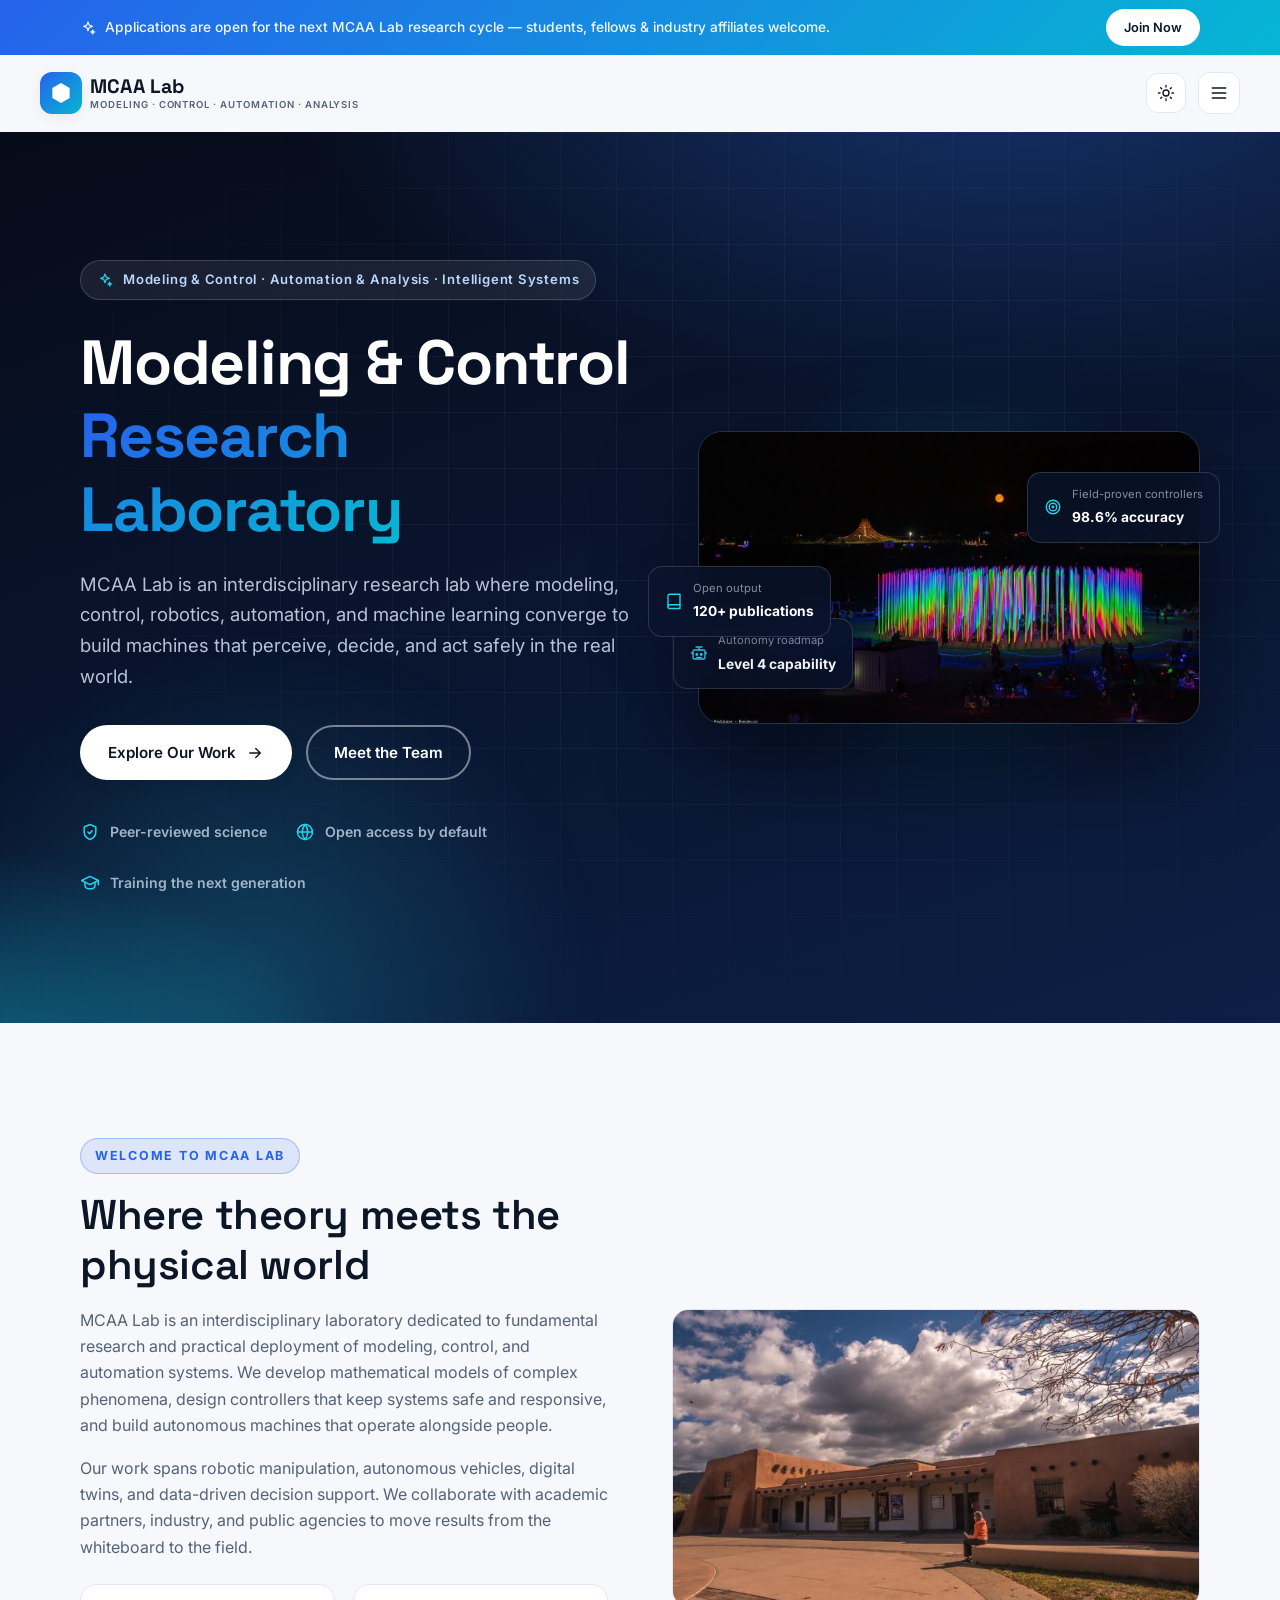
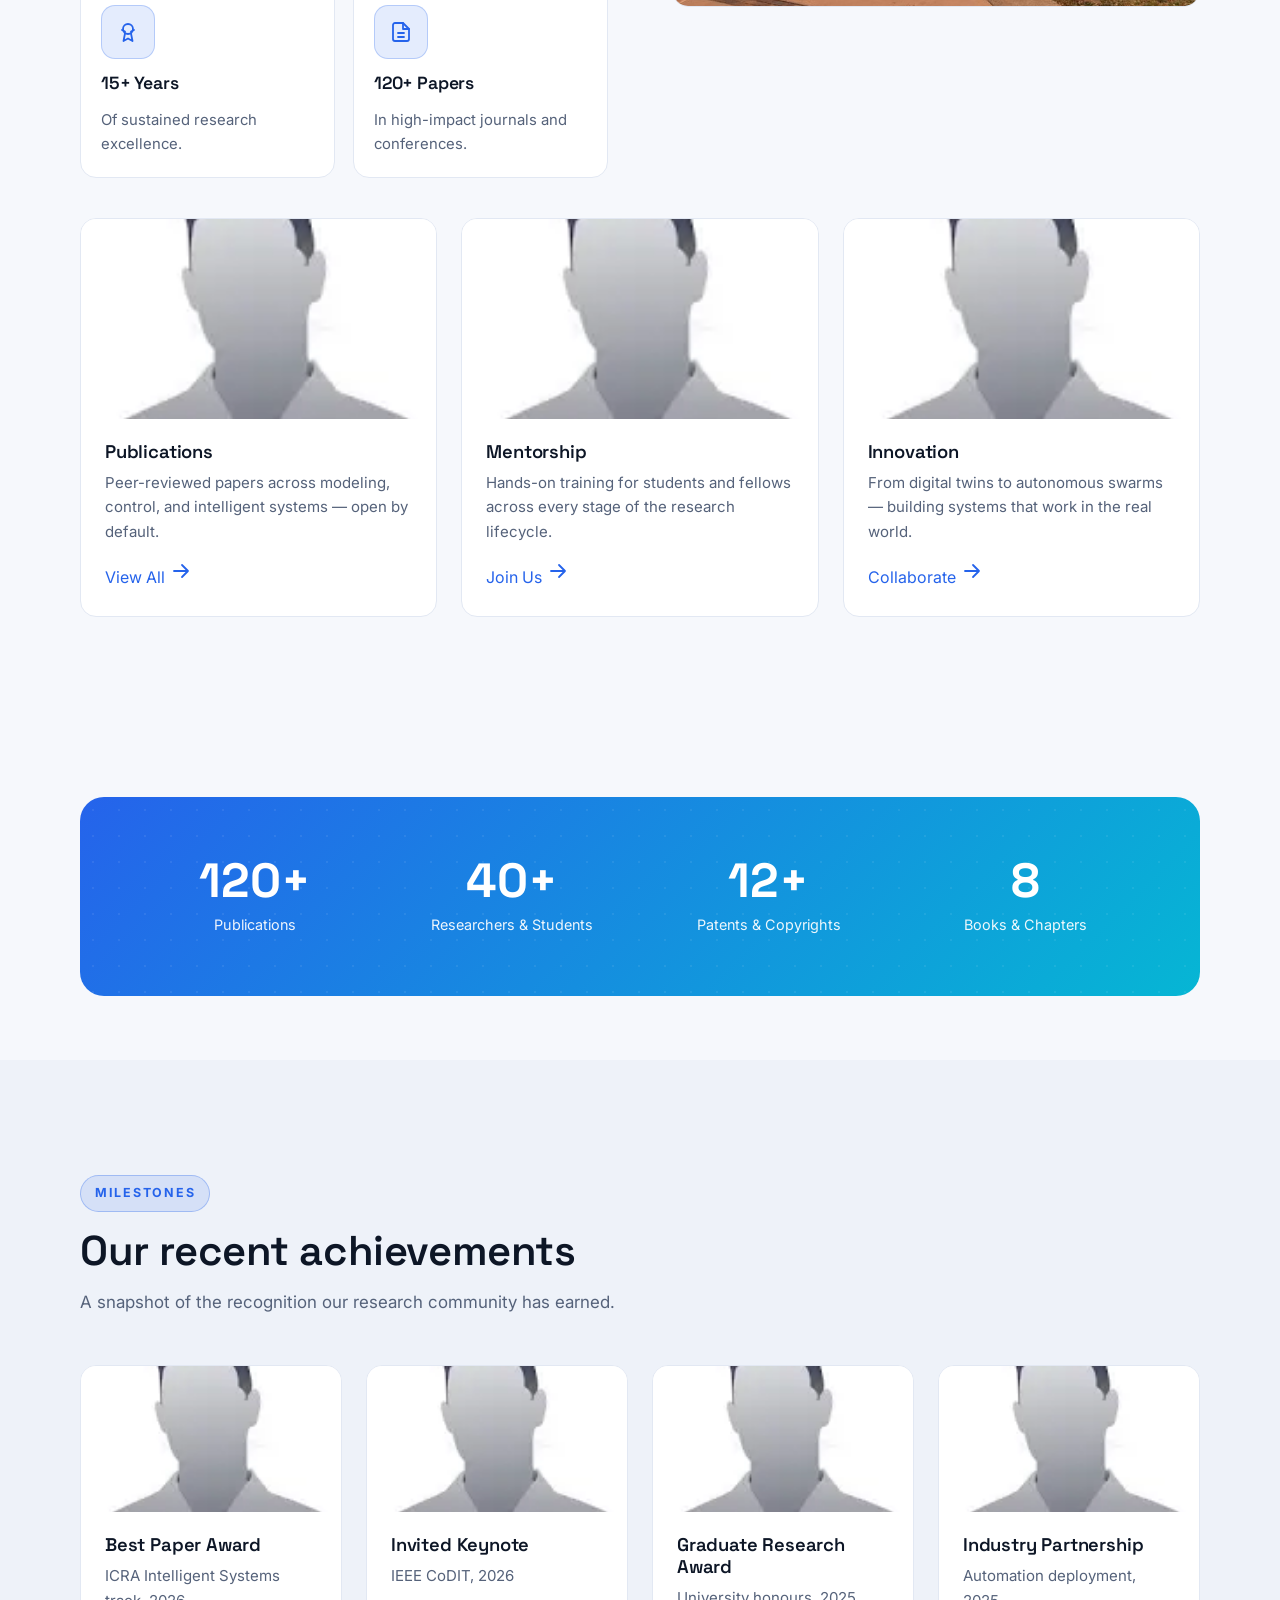
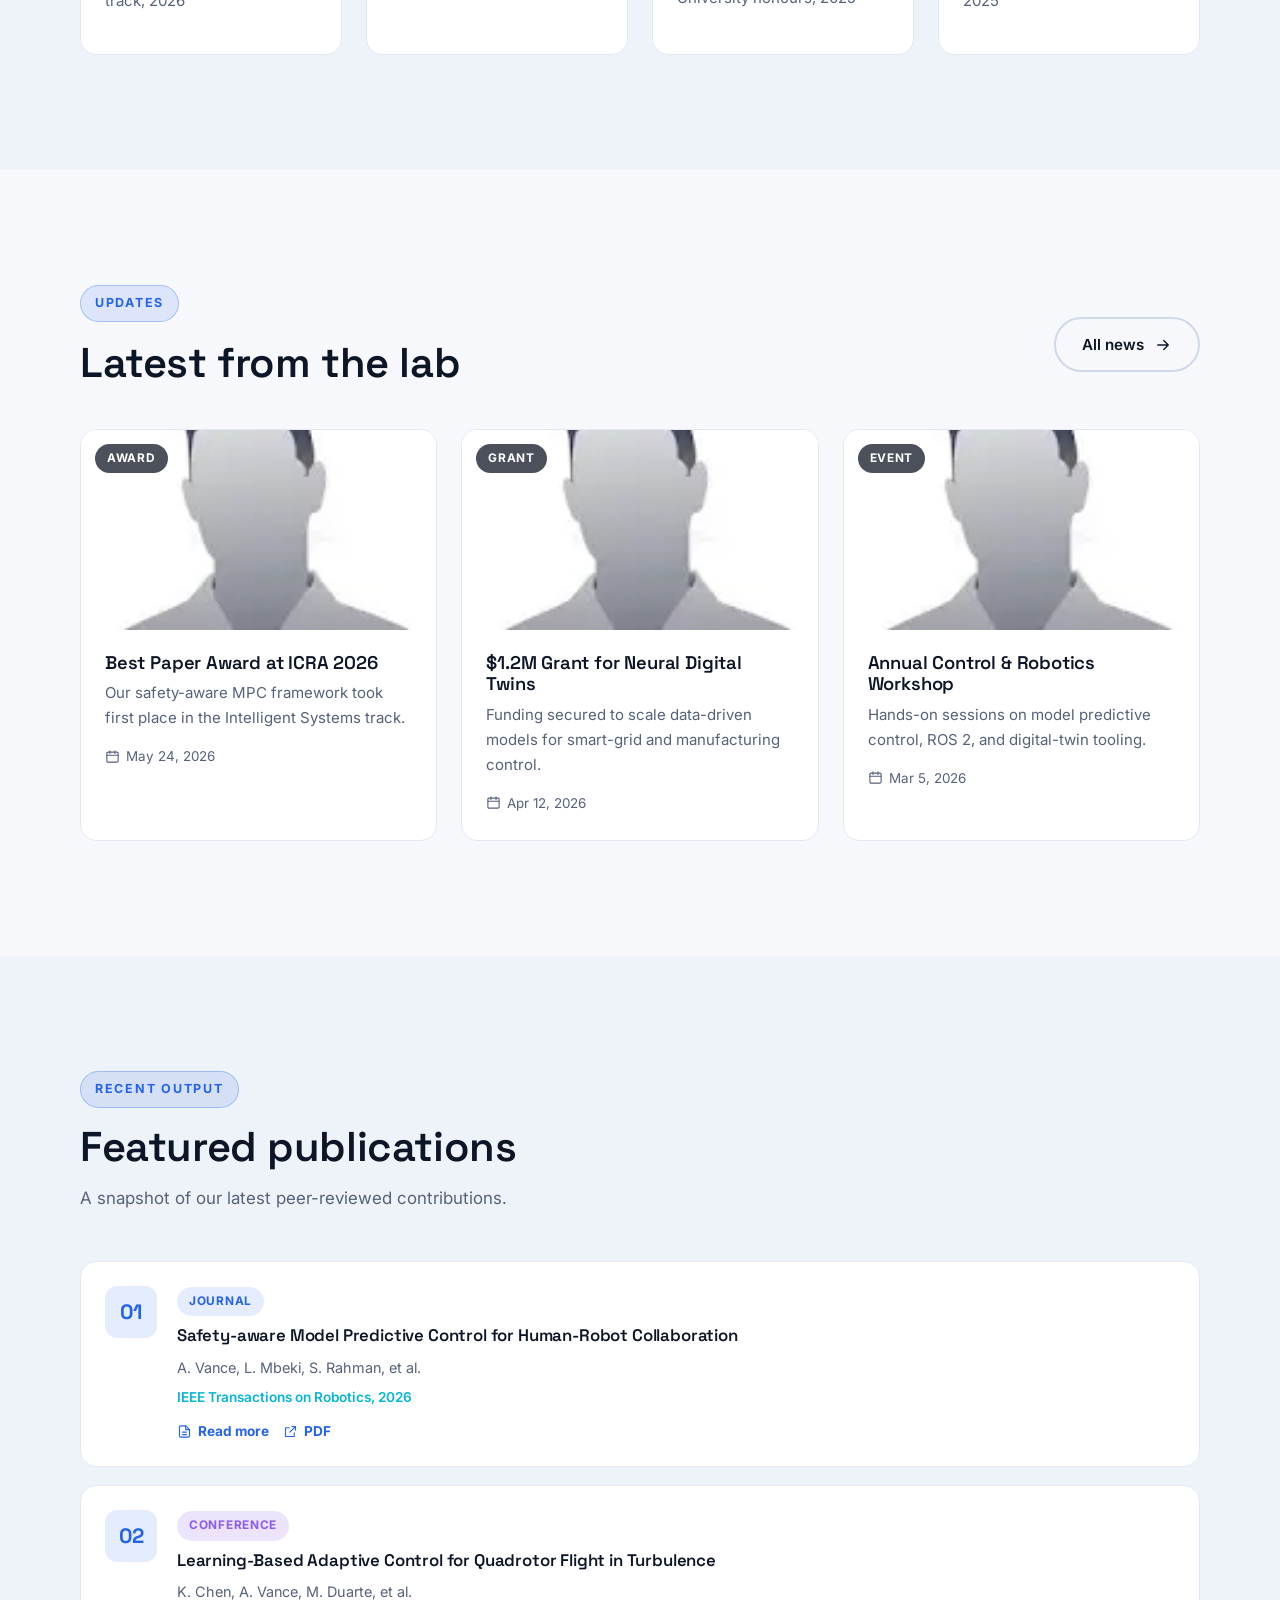
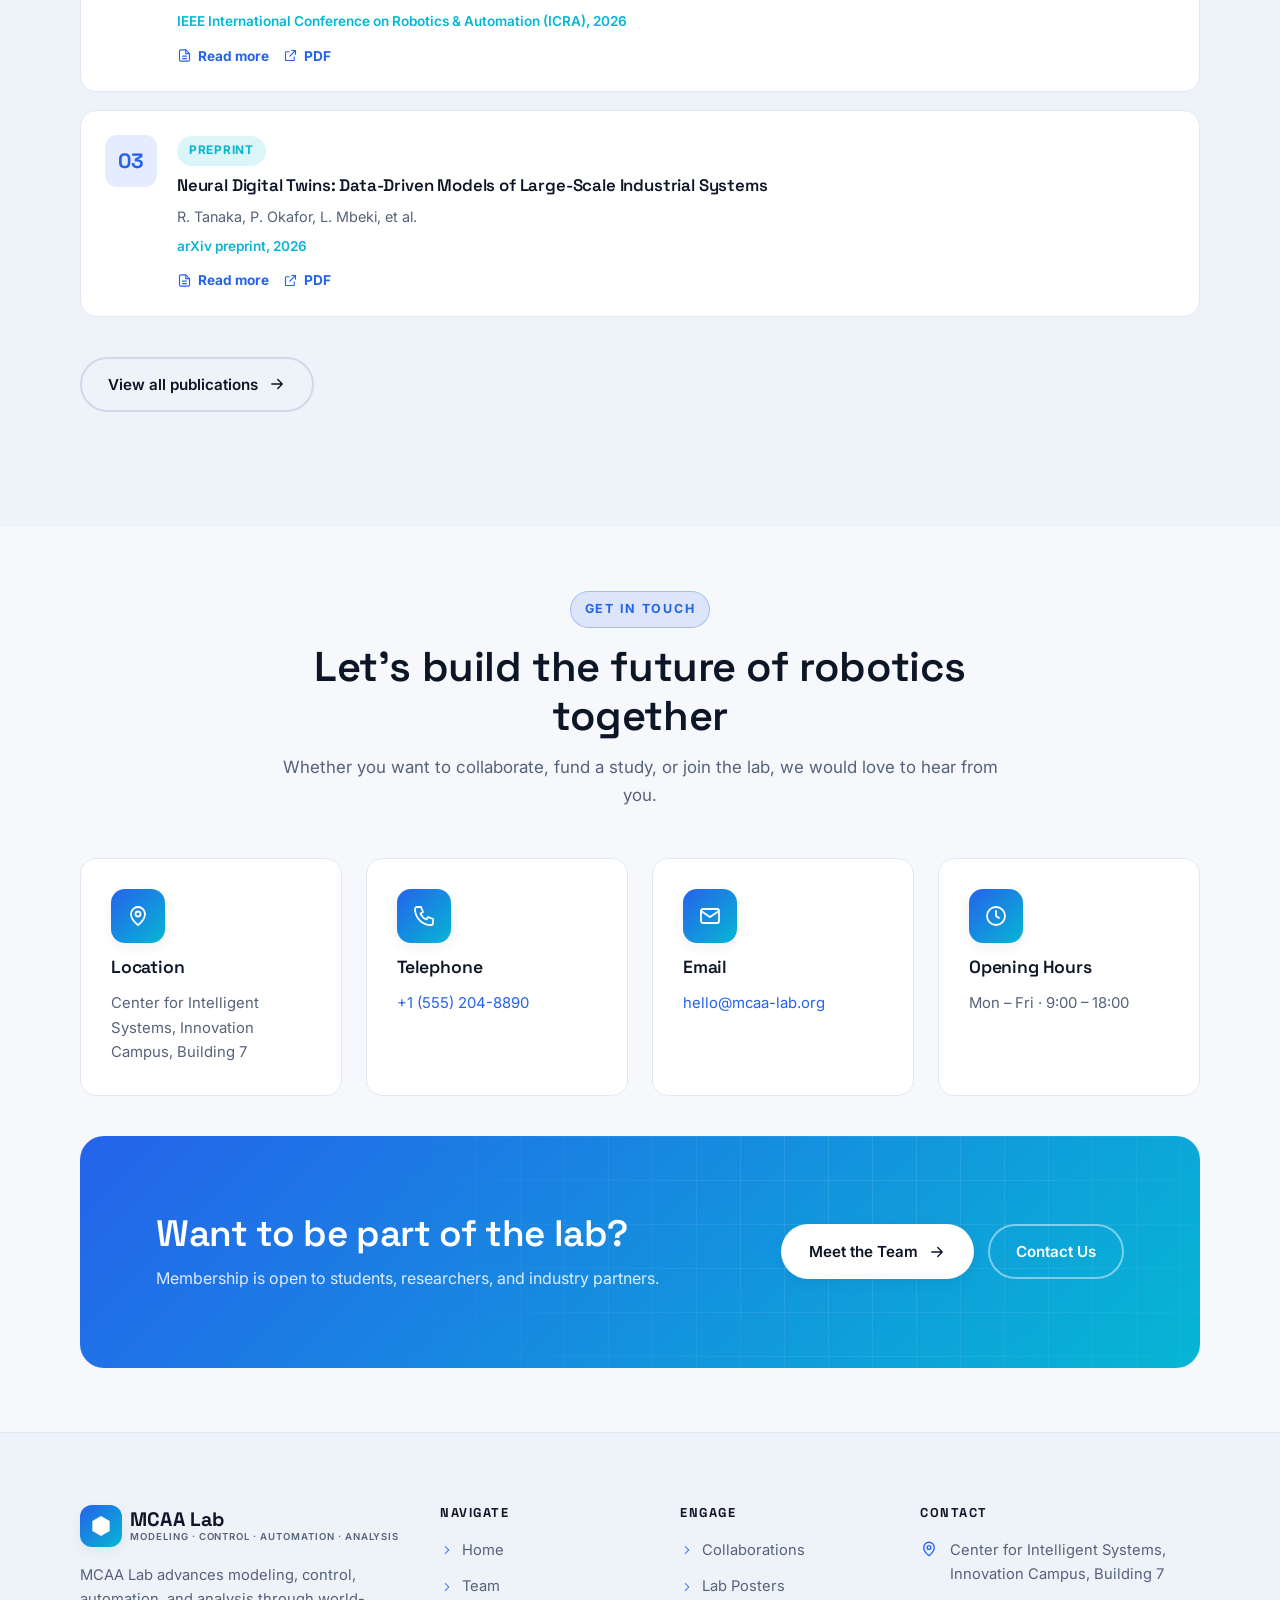
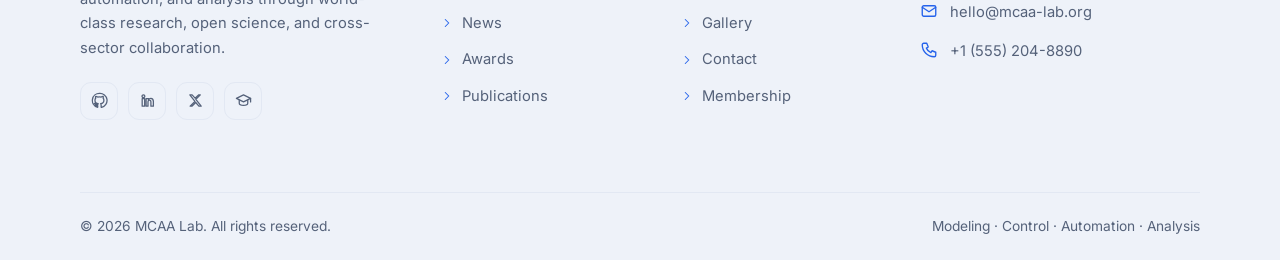
==== commit 0c153fb0: "Update website" ====
--- a/index.html
+++ b/index.html
@@ -146,7 +146,7 @@
 
                 <div class="grid grid-3 mt-4">
                     <article class="card-media reveal">
-                        <div class="thumb"><img src="assets/images/webp" alt="Researchers reviewing a journal publication"></div>
+                        <div class="thumb"><img src="assets/images/Imageicon.webp" alt="Researchers reviewing a journal publication"></div>
                         <div class="body">
                             <h3>Publications</h3>
                             <p>Peer-reviewed papers across modeling, control, and intelligent systems &mdash; open by default.</p>
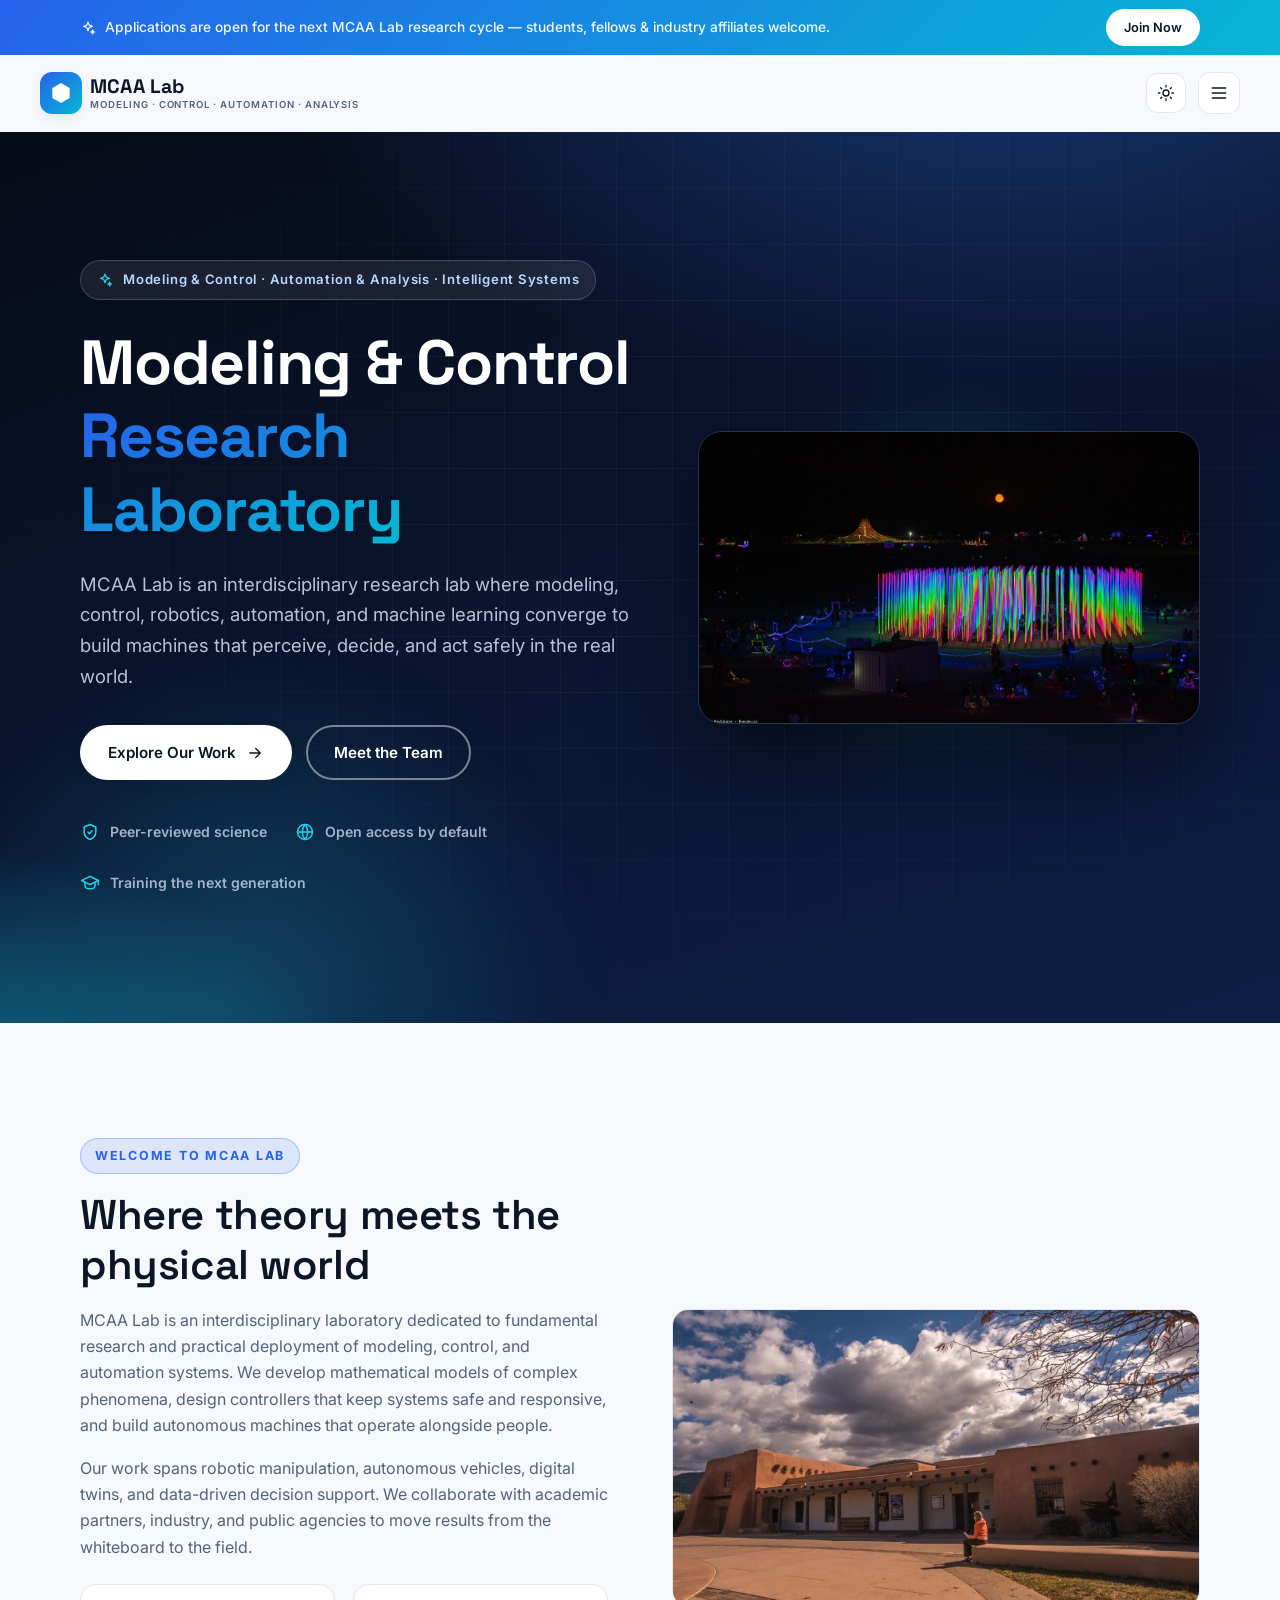
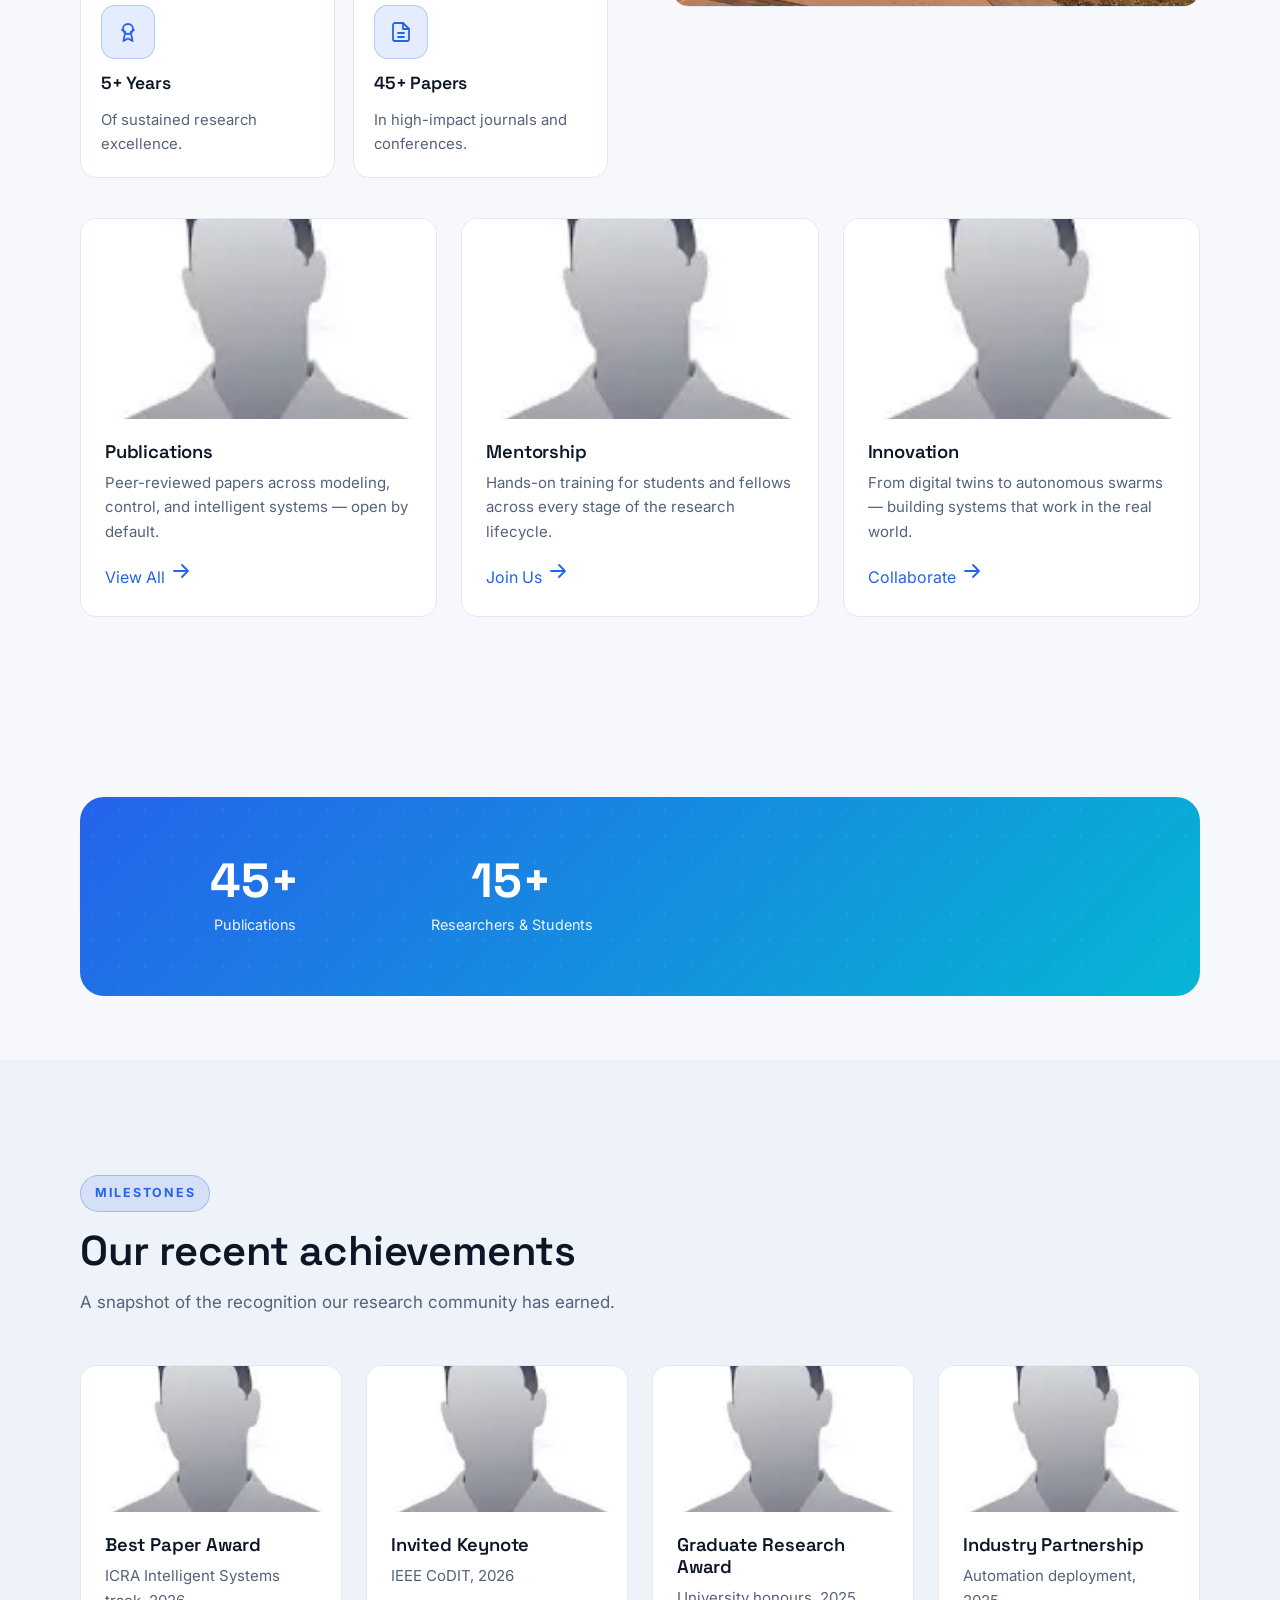
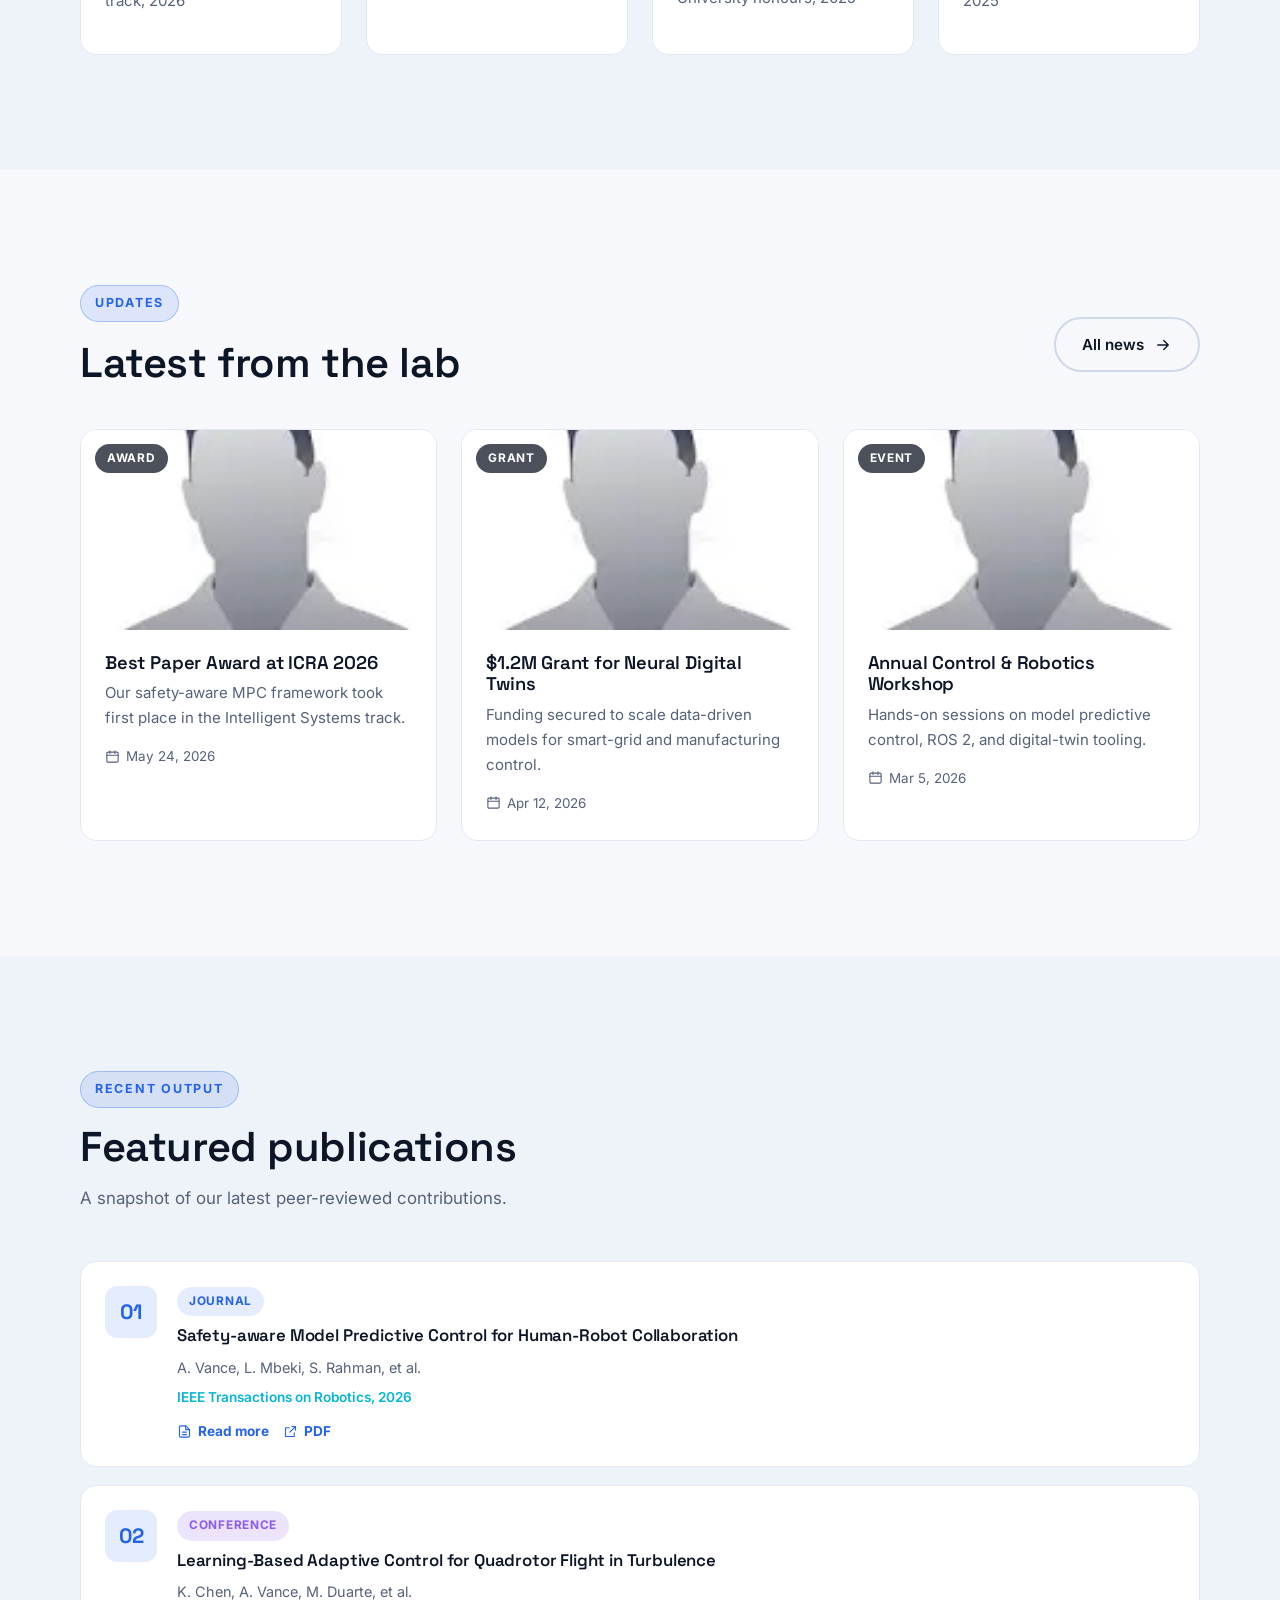
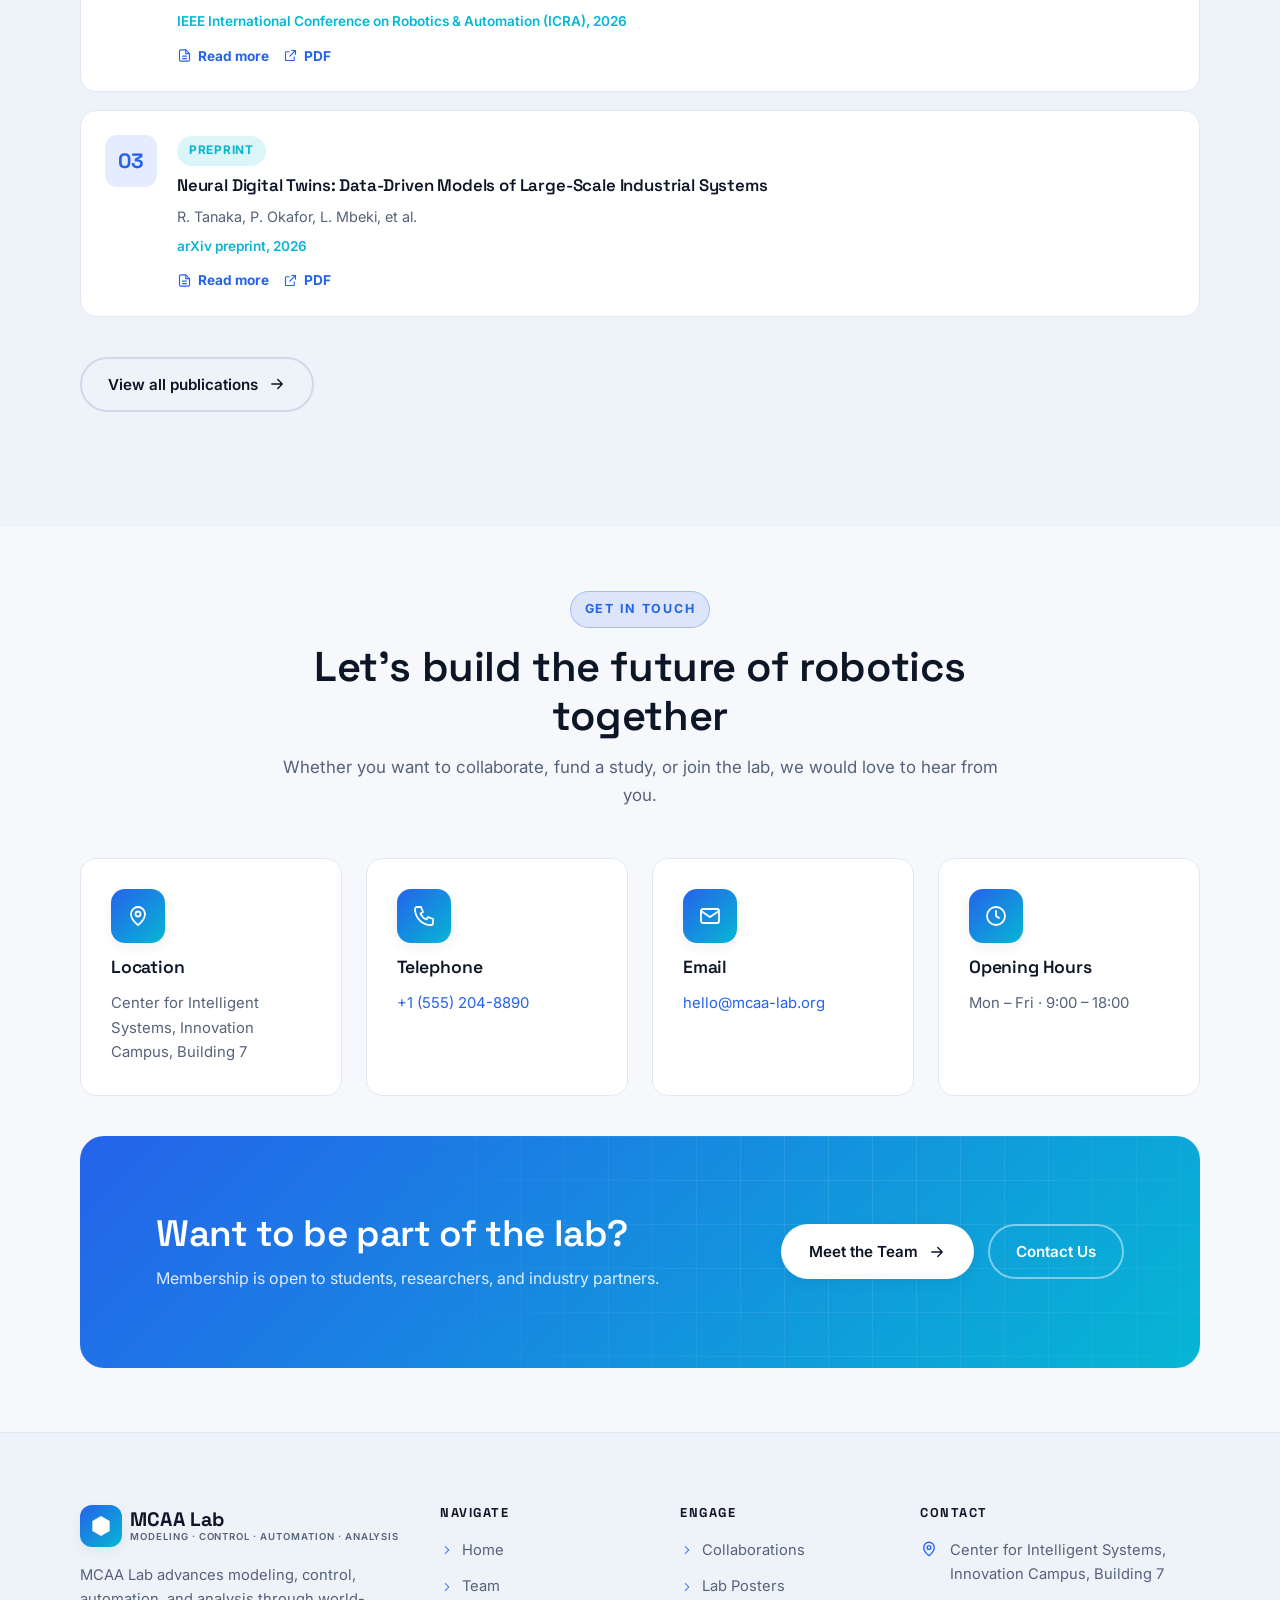
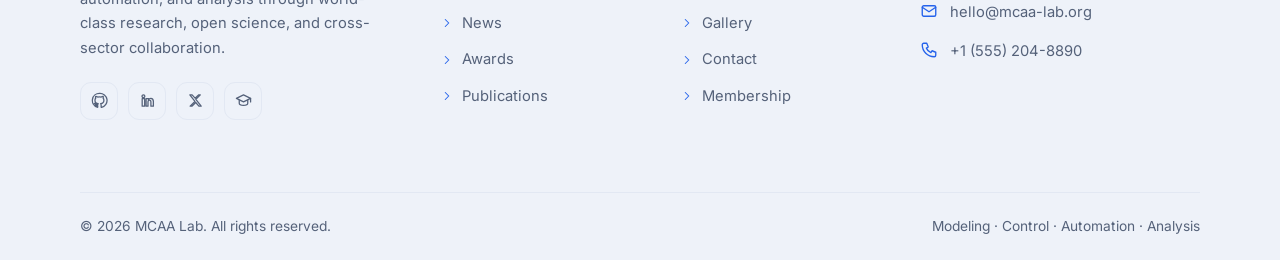
==== commit 38d908b1: "Update website content and images" ====
--- a/index.html
+++ b/index.html
@@ -108,9 +108,9 @@
                 <div class="hero-visual">
                     <div class="glow"></div>
                     <img src="assets/images/hero-robot.jpg" alt="Robotics and automation research hardware in the MCAA laboratory" loading="eager">
-                    <div class="float-chip fc-1"><span class="icon"><svg xmlns="http://www.w3.org/2000/svg" viewBox="0 0 24 24" fill="none" stroke="currentColor" stroke-width="1.8" stroke-linecap="round" stroke-linejoin="round" aria-hidden="true"><circle cx="12" cy="12" r="9"/><circle cx="12" cy="12" r="5"/><circle cx="12" cy="12" r="1"/></svg></span><span><small>Field-proven controllers</small><b>98.6% accuracy</b></span></div>
-                    <div class="float-chip fc-2"><span class="icon"><svg xmlns="http://www.w3.org/2000/svg" viewBox="0 0 24 24" fill="none" stroke="currentColor" stroke-width="1.8" stroke-linecap="round" stroke-linejoin="round" aria-hidden="true"><rect x="4" y="8" width="16" height="12" rx="2"/><path d="M12 8V4M8 4h8M2 12h2M20 12h2"/><circle cx="9" cy="14" r="1"/><circle cx="15" cy="14" r="1"/><path d="M9 18h6"/></svg></span><span><small>Autonomy roadmap</small><b>Level 4 capability</b></span></div>
-                    <div class="float-chip fc-3"><span class="icon"><svg xmlns="http://www.w3.org/2000/svg" viewBox="0 0 24 24" fill="none" stroke="currentColor" stroke-width="1.8" stroke-linecap="round" stroke-linejoin="round" aria-hidden="true"><path d="M4 19.5A2.5 2.5 0 0 1 6.5 17H20V3H6.5A2.5 2.5 0 0 0 4 5.5v14Z"/><path d="M4 19.5A2.5 2.5 0 0 0 6.5 22H20v-5"/></svg></span><span><small>Open output</small><b>120+ publications</b></span></div>
+                  <!--  <div class="float-chip fc-1"><span class="icon"><svg xmlns="http://www.w3.org/2000/svg" viewBox="0 0 24 24" fill="none" stroke="currentColor" stroke-width="1.8" stroke-linecap="round" stroke-linejoin="round" aria-hidden="true"><circle cx="12" cy="12" r="9"/><circle cx="12" cy="12" r="5"/><circle cx="12" cy="12" r="1"/></svg></span><span><small>Field-proven controllers</small><b>98.6% accuracy</b></span></div>--> 
+                <!--   <div class="float-chip fc-2"><span class="icon"><svg xmlns="http://www.w3.org/2000/svg" viewBox="0 0 24 24" fill="none" stroke="currentColor" stroke-width="1.8" stroke-linecap="round" stroke-linejoin="round" aria-hidden="true"><rect x="4" y="8" width="16" height="12" rx="2"/><path d="M12 8V4M8 4h8M2 12h2M20 12h2"/><circle cx="9" cy="14" r="1"/><circle cx="15" cy="14" r="1"/><path d="M9 18h6"/></svg></span><span><small>Autonomy roadmap</small><b>Level 4 capability</b></span></div>--> 
+                <!--   <div class="float-chip fc-3"><span class="icon"><svg xmlns="http://www.w3.org/2000/svg" viewBox="0 0 24 24" fill="none" stroke="currentColor" stroke-width="1.8" stroke-linecap="round" stroke-linejoin="round" aria-hidden="true"><path d="M4 19.5A2.5 2.5 0 0 1 6.5 17H20V3H6.5A2.5 2.5 0 0 0 4 5.5v14Z"/><path d="M4 19.5A2.5 2.5 0 0 0 6.5 22H20v-5"/></svg></span><span><small>Open output</small><b>40+ publications</b></span></div>--> 
                 </div>
             </div>
         </section>
@@ -127,12 +127,12 @@
                         <div class="grid grid-2 mt-3 gap-md">
                             <div class="feature-box compact">
                                 <div class="icon-tile tile-soft"><span class="icon"><svg xmlns="http://www.w3.org/2000/svg" viewBox="0 0 24 24" fill="none" stroke="currentColor" stroke-width="1.8" stroke-linecap="round" stroke-linejoin="round" aria-hidden="true"><circle cx="12" cy="9" r="5"/><path d="M9 13.5 7.5 21 12 18.5 16.5 21 15 13.5M9 11.5l-3-1.5M15 11.5l3-1.5"/></svg></span></div>
-                                <h4>15+ Years</h4>
+                                <h4>5+ Years</h4>
                                 <p>Of sustained research excellence.</p>
                             </div>
                             <div class="feature-box compact">
                                 <div class="icon-tile tile-soft"><span class="icon"><svg xmlns="http://www.w3.org/2000/svg" viewBox="0 0 24 24" fill="none" stroke="currentColor" stroke-width="1.8" stroke-linecap="round" stroke-linejoin="round" aria-hidden="true"><path d="M14 3H6a2 2 0 0 0-2 2v14a2 2 0 0 0 2 2h12a2 2 0 0 0 2-2V9l-6-6Z"/><path d="M14 3v6h6M9 13h6M9 17h6"/></svg></span></div>
-                                <h4>120+ Papers</h4>
+                                <h4>45+ Papers</h4>
                                 <p>In high-impact journals and conferences.</p>
                             </div>
                         </div>
@@ -184,10 +184,10 @@
             <div class="container">
                 <div class="stats-band reveal">
                     <div class="stats-grid">
-                        <div class="stat"><div class="num"><span data-count="120" data-suffix="+">0</span></div><div class="lbl">Publications</div></div>
-                        <div class="stat"><div class="num"><span data-count="40" data-suffix="+">0</span></div><div class="lbl">Researchers &amp; Students</div></div>
-                        <div class="stat"><div class="num"><span data-count="12" data-suffix="+">0</span></div><div class="lbl">Patents &amp; Copyrights</div></div>
-                        <div class="stat"><div class="num"><span data-count="8">0</span></div><div class="lbl">Books &amp; Chapters</div></div>
+                        <div class="stat"><div class="num"><span data-count="45" data-suffix="+">0</span></div><div class="lbl">Publications</div></div>
+                        <div class="stat"><div class="num"><span data-count="15" data-suffix="+">0</span></div><div class="lbl">Researchers &amp; Students</div></div>
+                       <!-- <div class="stat"><div class="num"><span data-count="12" data-suffix="+">0</span></div><div class="lbl">Patents &amp; Copyrights</div></div> -->
+                      <!--  <div class="stat"><div class="num"><span data-count="8">0</span></div><div class="lbl">Books &amp; Chapters</div></div>-->
                     </div>
                 </div>
             </div>
--- a/assets/css/style.css
+++ b/assets/css/style.css
@@ -966,5 +966,35 @@
   .steps { grid-template-columns: 1fr; }
   .thumb-map { aspect-ratio: 4 / 3 !important; }
 }
-}
-
+@media (max-width: 620px) {
+    .nav-inner {
+        width: 100%;
+        padding-left: 16px;
+        padding-right: 16px;
+        gap: 8px;
+        min-width: 0;
+    }
+
+    .brand {
+        min-width: 0;
+        flex: 1 1 auto;
+    }
+
+    .brand-name {
+        min-width: 0;
+    }
+
+    .nav-actions {
+        margin-left: auto;
+        gap: 8px;
+        flex: 0 0 auto;
+    }
+
+    .theme-toggle,
+    .hamburger {
+        width: 38px;
+        height: 38px;
+        flex: 0 0 38px;
+    }
+}
+
